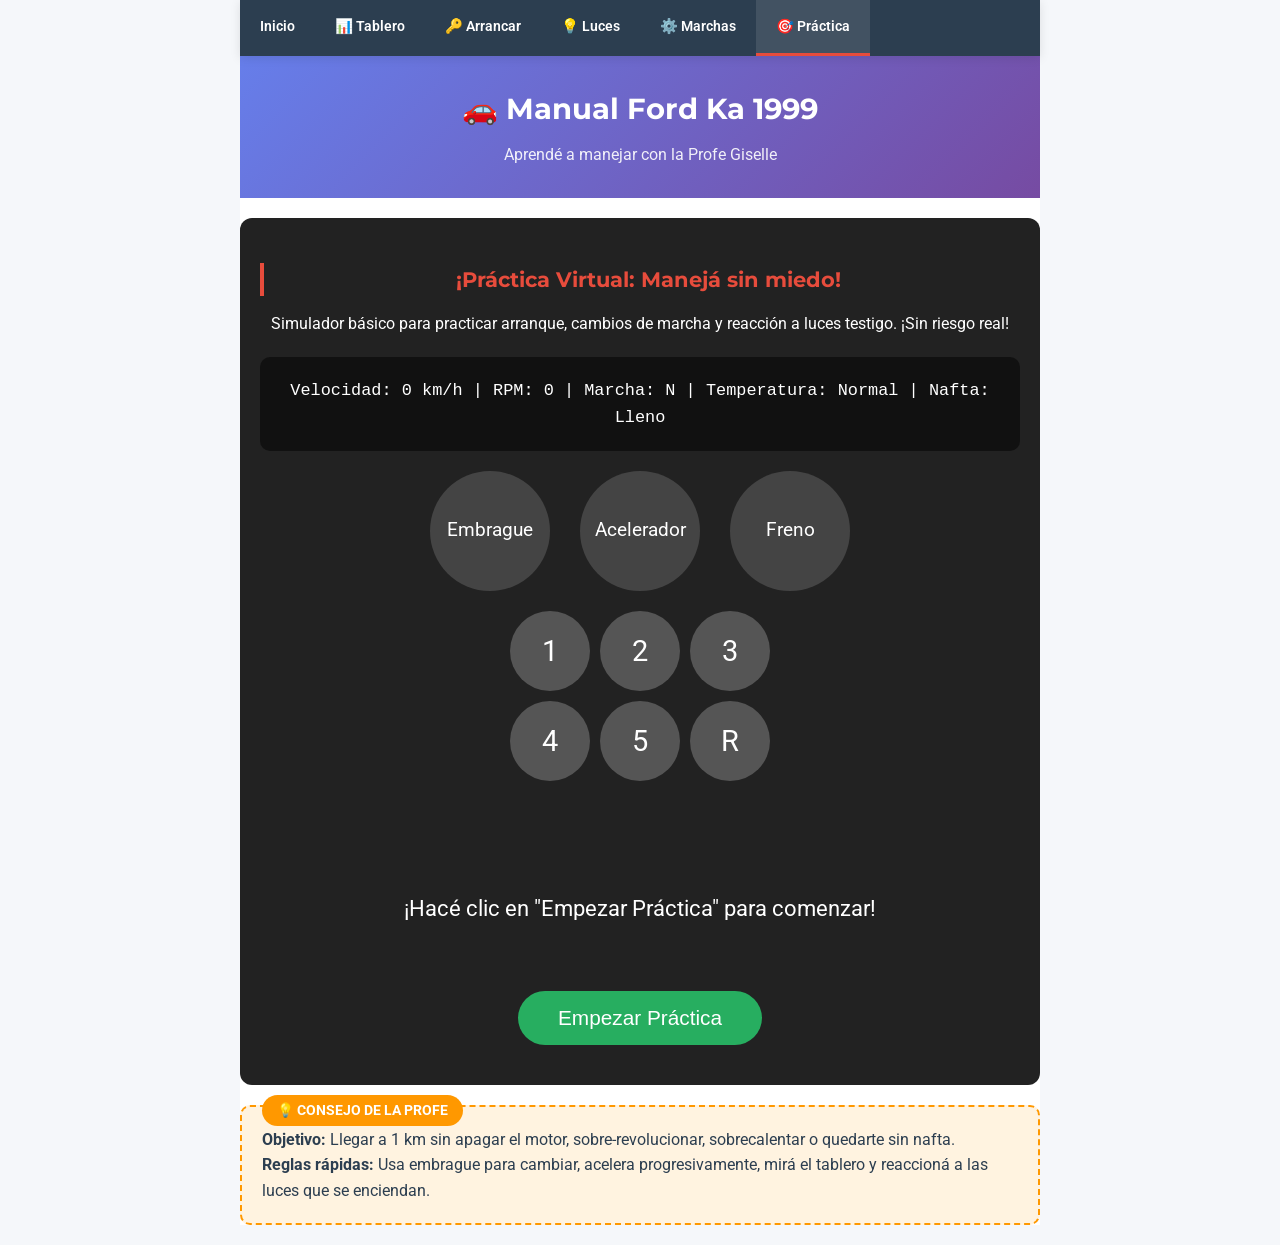
==== practica.html @ 246c546c "subí juego" ====
<!DOCTYPE html>
<html lang="es">
<head>
    <meta charset="UTF-8">
    <meta name="viewport" content="width=device-width, initial-scale=1.0">
    <title>Práctica Virtual - Manual Ford Ka 1999 | Profe Giselle</title>
    <link rel="stylesheet" href="css/styles.css">
    <style>
        /* Estilos específicos del juego */
        #game-container {
            max-width: 900px;
            margin: 20px auto;
            background: #222;
            color: white;
            padding: 20px;
            border-radius: 12px;
            text-align: center;
        }
        #dashboard {
            background: #111;
            padding: 20px;
            border-radius: 10px;
            margin: 20px 0;
            font-family: monospace;
            font-size: 1.3em;
        }
        #controls {
            display: flex;
            justify-content: center;
            gap: 30px;
            margin: 20px 0;
        }
        .pedal {
            width: 120px;
            height: 120px;
            background: #444;
            border-radius: 50%;
            display: flex;
            align-items: center;
            justify-content: center;
            font-size: 1.2em;
            cursor: pointer;
            user-select: none;
        }
        .pedal:active { transform: scale(0.95); background: #666; }
        #gear-shifter {
            display: grid;
            grid-template-columns: repeat(3, 80px);
            grid-template-rows: repeat(3, 80px);
            gap: 10px;
            margin: 20px auto;
            width: fit-content;
        }
        .gear-btn {
            width: 80px;
            height: 80px;
            border-radius: 50%;
            background: #555;
            color: white;
            font-size: 1.8em;
            display: flex;
            align-items: center;
            justify-content: center;
            cursor: pointer;
        }
        .gear-btn.active { background: #e74c3c; }
        #status {
            font-size: 1.4em;
            margin: 20px 0;
            min-height: 60px;
        }
        #start-btn {
            padding: 15px 40px;
            font-size: 1.3em;
            background: #27ae60;
            color: white;
            border: none;
            border-radius: 30px;
            cursor: pointer;
            margin: 20px;
        }
    </style>
</head>
<body>
    <div class="container">
        <nav class="nav-tabs">
            <a href="index.html" class="nav-tab">Inicio</a>
            <a href="tablero.html" class="nav-tab">📊 Tablero</a>
            <a href="arrancar.html" class="nav-tab">🔑 Arrancar</a>
            <a href="luces.html" class="nav-tab">💡 Luces</a>
            <a href="marchas.html" class="nav-tab">⚙️ Marchas</a>
            <a href="practica.html" class="nav-tab active">🎯 Práctica</a>
        </nav>

        <div class="header">
            <h1>🚗 Manual Ford Ka 1999</h1>
            <div class="subtitle">Aprendé a manejar con la Profe Giselle</div>
        </div>

        <div id="game-container">
            <h2>¡Práctica Virtual: Manejá sin miedo!</h2>
            <p>Simulador básico para practicar arranque, cambios de marcha y reacción a luces testigo. ¡Sin riesgo real!</p>

            <div id="dashboard">
                Velocidad: <span id="speed">0</span> km/h  
                | RPM: <span id="rpm">0</span>  
                | Marcha: <span id="gear">N</span>  
                | Temperatura: <span id="temp">Normal</span>  
                | Nafta: <span id="fuel">Lleno</span>
            </div>

            <div id="controls">
                <div class="pedal" id="clutch">Embrague</div>
                <div class="pedal" id="accelerator">Acelerador</div>
                <div class="pedal" id="brake">Freno</div>
            </div>

            <div id="gear-shifter">
                <div class="gear-btn" data-gear="1">1</div>
                <div class="gear-btn" data-gear="2">2</div>
                <div class="gear-btn" data-gear="3">3</div>
                <div class="gear-btn" data-gear="4">4</div>
                <div class="gear-btn" data-gear="5">5</div>
                <div class="gear-btn" data-gear="R">R</div>
            </div>

            <div id="status">
                ¡Hacé clic en "Empezar Práctica" para comenzar!
            </div>

            <button id="start-btn">Empezar Práctica</button>
        </div>

        <div class="tip-box">
            <strong>Objetivo:</strong> Llegar a 1 km sin apagar el motor, sobre-revolucionar, sobrecalentar o quedarte sin nafta.<br>
            <strong>Reglas rápidas:</strong> Usa embrague para cambiar, acelera progresivamente, mirá el tablero y reaccioná a las luces que se enciendan.
        </div>
    </div>

    <script src="js/script.js"></script>
    <script>
        // JavaScript del juego (agregalo al final o en js/script.js)
        let speed = 0;
        let rpm = 0;
        let gear = 'N';
        let clutchPressed = false;
        let acceleratorPressed = false;
        let distance = 0;
        let gameRunning = false;
        let interval;

        const speedEl = document.getElementById('speed');
        const rpmEl = document.getElementById('rpm');
        const gearEl = document.getElementById('gear');
        const tempEl = document.getElementById('temp');
        const fuelEl = document.getElementById('fuel');
        const statusEl = document.getElementById('status');
        const startBtn = document.getElementById('start-btn');

        // Controles
        document.getElementById('clutch').addEventListener('mousedown', () => clutchPressed = true);
        document.getElementById('clutch').addEventListener('mouseup', () => clutchPressed = false);
        document.getElementById('accelerator').addEventListener('mousedown', () => acceleratorPressed = true);
        document.getElementById('accelerator').addEventListener('mouseup', () => acceleratorPressed = false);

        // Cambios de marcha
        document.querySelectorAll('.gear-btn').forEach(btn => {
            btn.addEventListener('click', () => {
                if (clutchPressed) {
                    gear = btn.dataset.gear;
                    gearEl.textContent = gear;
                    statusEl.textContent = `Marcha puesta: ${gear}`;
                } else {
                    statusEl.textContent = '¡Pisá el embrague para cambiar!';
                }
            });
        });

        startBtn.addEventListener('click', () => {
            if (!gameRunning) {
                gameRunning = true;
                startBtn.textContent = 'Reiniciar';
                statusEl.textContent = '¡Arrancaste! Acelerá suave y cambiá marchas.';
                interval = setInterval(updateGame, 200);
            } else {
                resetGame();
            }
        });

        function updateGame() {
            if (!gameRunning) return;

            // Simulación física básica
            if (clutchPressed && gear !== 'N' && acceleratorPressed) {
                rpm += 300;
            } else if (acceleratorPressed && gear !== 'N') {
                rpm += 150;
                speed += 2;
                distance += 0.02;
            } else {
                rpm -= 100;
                speed -= 1;
            }

            rpm = Math.max(800, Math.min(rpm, 6000));
            speed = Math.max(0, speed);

            speedEl.textContent = Math.round(speed);
            rpmEl.textContent = Math.round(rpm);
            gearEl.textContent = gear;

            // Eventos aleatorios (luces testigo)
            if (Math.random() < 0.01) {
                statusEl.textContent = '¡Luz de reserva encendida! Buscá nafta pronto.';
            }
            if (rpm > 5000) {
                statusEl.textContent = '¡RPM muy altas! Cambiá a marcha superior o vas a dañar el motor.';
            }
            if (distance >= 1) {
                clearInterval(interval);
                statusEl.textContent = '¡Llegaste a 1 km sin errores! Aprobado por la Profe 🎉';
                gameRunning = false;
            }
        }

        function resetGame() {
            speed = 0;
            rpm = 0;
            gear = 'N';
            distance = 0;
            gameRunning = false;
            clearInterval(interval);
            speedEl.textContent = 0;
            rpmEl.textContent = 0;
            gearEl.textContent = 'N';
            statusEl.textContent = '¡Hacé clic en "Empezar Práctica" para comenzar!';
            startBtn.textContent = 'Empezar Práctica';
        }
    </script>
</body>
</html>
---- css/styles.css ----
@import url('https://fonts.googleapis.com/css2?family=Montserrat:wght@400;600;700&family=Roboto:wght@300;400;500;700&display=swap');
       
        * { margin: 0; padding: 0; box-sizing: border-box; }
       
        body {
            font-family: 'Roboto', sans-serif;
            line-height: 1.6;
            color: #2c3e50;
            background: #f5f7fa;
        }
       
        .container {
            max-width: 800px;
            margin: 0 auto;
            background: white;
            min-height: 100vh;
        }
       
        .nav-tabs {
            display: flex;
            overflow-x: auto;
            background: #2c3e50;
            position: sticky;
            top: 0;
            z-index: 1000;
            box-shadow: 0 2px 10px rgba(0,0,0,0.1);
        }
       
        .nav-tab {
            flex: 0 0 auto;
            padding: 15px 20px;
            color: white;
            text-decoration: none;
            font-weight: 600;
            font-size: 0.9em;
            border-bottom: 3px solid transparent;
            transition: all 0.3s;
            white-space: nowrap;
        }
       
        .nav-tab.active {
            border-bottom-color: #e74c3c;
            background: rgba(255,255,255,0.1);
        }
       
        .nav-tab:hover { background: rgba(255,255,255,0.1); }
       
        .header {
            background: linear-gradient(135deg, #667eea 0%, #764ba2 100%);
            color: white;
            padding: 30px 20px;
            text-align: center;
        }
       
        .header h1 {
            font-family: 'Montserrat', sans-serif;
            font-size: 1.8em;
            margin-bottom: 10px;
        }
       
        .header .subtitle { opacity: 0.9; font-size: 1em; }
       
        .section { display: none; padding: 20px; animation: fadeIn 0.5s; }
        .section.active { display: block; }
       
        @keyframes fadeIn {
            from { opacity: 0; transform: translateY(10px); }
            to { opacity: 1; transform: translateY(0); }
        }
       
        .chapter-title {
            background: linear-gradient(135deg, #667eea 0%, #764ba2 100%);
            color: white;
            padding: 20px;
            margin: -20px -20px 20px -20px;
            font-family: 'Montserrat', sans-serif;
            font-size: 1.3em;
            display: flex;
            align-items: center;
            gap: 15px;
        }
       
        .chapter-number {
            background: rgba(255,255,255,0.2);
            width: 40px;
            height: 40px;
            border-radius: 50%;
            display: flex;
            align-items: center;
            justify-content: center;
            font-weight: bold;
            font-size: 1.1em;
            flex-shrink: 0;
        }
       
        h2 {
            color: #e74c3c;
            font-family: 'Montserrat', sans-serif;
            margin: 25px 0 15px;
            font-size: 1.3em;
            border-left: 4px solid #e74c3c;
            padding-left: 12px;
        }
       
        .intro-text {
            font-size: 1.05em;
            line-height: 1.8;
            color: #444;
            margin-bottom: 25px;
            text-align: justify;
        }
       
        .card {
            background: #f8f9fa;
            border-radius: 12px;
            padding: 20px;
            margin: 15px 0;
            border: 1px solid #e0e0e0;
        }
       
        .dashboard-img {
            width: 100%;
            max-width: 400px;
            margin: 0 auto 20px;
            display: block;
            border-radius: 10px;
            box-shadow: 0 4px 15px rgba(0,0,0,0.1);
        }
       
        .steps-container {
            counter-reset: step-counter;
            margin: 20px 0;
        }
       
        .step-item {
            position: relative;
            padding-left: 60px;
            margin-bottom: 25px;
            min-height: 50px;
        }
       
        .step-item::before {
            counter-increment: step-counter;
            content: counter(step-counter);
            position: absolute;
            left: 0;
            top: 0;
            width: 40px;
            height: 40px;
            background: #e74c3c;
            color: white;
            border-radius: 50%;
            display: flex;
            align-items: center;
            justify-content: center;
            font-weight: bold;
            font-size: 1.2em;
            font-family: 'Montserrat', sans-serif;
        }
       
        .step-title {
            font-weight: 700;
            color: #2c3e50;
            font-size: 1.1em;
            margin-bottom: 8px;
        }
       
        .step-content { color: #555; line-height: 1.7; }
       
        .step-detail {
            background: white;
            padding: 15px;
            border-radius: 8px;
            margin-top: 10px;
            border: 1px solid #e0e0e0;
            font-size: 0.95em;
        }
       
        .lights-grid {
            display: grid;
            grid-template-columns: 1fr;
            gap: 15px;
            margin: 20px 0;
        }
       
        @media (min-width: 600px) {
            .lights-grid { grid-template-columns: 1fr 1fr; }
        }
       
        .light-card {
            background: white;
            border-radius: 12px;
            padding: 20px;
            box-shadow: 0 2px 8px rgba(0,0,0,0.1);
            cursor: pointer;
            transition: transform 0.2s, box-shadow 0.2s;
            border-left: 4px solid #ddd;
        }
       
        .light-card:hover {
            transform: translateY(-2px);
            box-shadow: 0 4px 12px rgba(0,0,0,0.15);
        }
       
        .light-card.active { border-left-width: 6px; }
        .light-card.red { border-left-color: #e74c3c; }
        .light-card.yellow { border-left-color: #f1c40f; }
        .light-card.green { border-left-color: #27ae60; }
        .light-card.blue { border-left-color: #3498db; }
       
        .light-header {
            display: flex;
            align-items: center;
            gap: 12px;
            margin-bottom: 10px;
        }
       
        .light-title {
            font-weight: 700;
            color: #2c3e50;
            font-size: 1.1em;
        }
       
        .light-type {
            font-size: 0.8em;
            padding: 3px 8px;
            border-radius: 12px;
            font-weight: 600;
            text-transform: uppercase;
        }
       
        .type-red { background: #ffebee; color: #c62828; }
        .type-yellow { background: #fff3e0; color: #ef6c00; }
        .type-green { background: #e8f5e9; color: #2e7d32; }
        .type-blue { background: #e3f2fd; color: #1565c0; }
       
        .light-details {
            display: none;
            margin-top: 15px;
            padding-top: 15px;
            border-top: 1px solid #eee;
        }
       
        .light-details.show { display: block; }
       
        .shifter-container {
            background: #2c3e50;
            border-radius: 15px;
            padding: 30px 20px;
            margin: 20px 0;
            text-align: center;
            position: relative;
        }
       
        .shifter-image {
            width: 100%;
            max-width: 300px;
            margin: 0 auto 20px;
            display: block;
            border-radius: 10px;
            box-shadow: 0 4px 15px rgba(0,0,0,0.3);
        }
       
        .gear-pattern {
            display: inline-grid;
            grid-template-columns: repeat(3, 60px);
            grid-template-rows: repeat(3, 60px);
            gap: 10px;
            margin: 20px auto;
        }
       
        .gear-slot {
            width: 60px;
            height: 60px;
            border-radius: 50%;
            display: flex;
            align-items: center;
            justify-content: center;
            font-weight: bold;
            font-size: 1.3em;
            cursor: pointer;
            transition: all 0.3s;
            border: 3px solid transparent;
        }
       
        .gear-slot:hover { transform: scale(1.1); }
        .gear-slot.active {
            border-color: #fff;
            box-shadow: 0 0 20px rgba(255,255,255,0.5);
        }
       
        .gear-1 { background: #e74c3c; color: white; grid-column: 2; grid-row: 1; }
        .gear-2 { background: #f1c40f; color: #2c3e50; grid-column: 1; grid-row: 2; }
        .gear-3 { background: #3498db; color: white; grid-column: 2; grid-row: 2; }
        .gear-4 { background: #27ae60; color: white; grid-column: 1; grid-row: 3; }
        .gear-5 { background: #9b59b6; color: white; grid-column: 2; grid-row: 3; }
        .gear-r { background: #95a5a6; color: white; grid-column: 3; grid-row: 3; font-size: 1.1em; }
       
        .gear-info {
            background: rgba(255,255,255,0.1);
            color: white;
            padding: 20px;
            border-radius: 10px;
            margin-top: 20px;
            min-height: 220px;
            text-align: left;
        }
       
        .tip-box {
            background: #fff3e0;
            border: 2px dashed #ff9800;
            padding: 20px;
            border-radius: 10px;
            margin: 20px 0;
            position: relative;
        }
       
        .tip-box::before {
            content: "💡 CONSEJO DE LA PROFE";
            position: absolute;
            top: -12px;
            left: 20px;
            background: #ff9800;
            color: white;
            padding: 5px 15px;
            border-radius: 20px;
            font-weight: bold;
            font-size: 0.85em;
        }
       
        .warning-box {
            background: #ffebee;
            border-left: 4px solid #e74c3c;
            padding: 20px;
            margin: 20px 0;
            border-radius: 0 10px 10px 0;
        }
       
        .footer {
            text-align: center;
            padding: 20px;
            background: #2c3e50;
            color: white;
            font-style: italic;
            font-weight: 600;
            margin-top: 30px;
        }
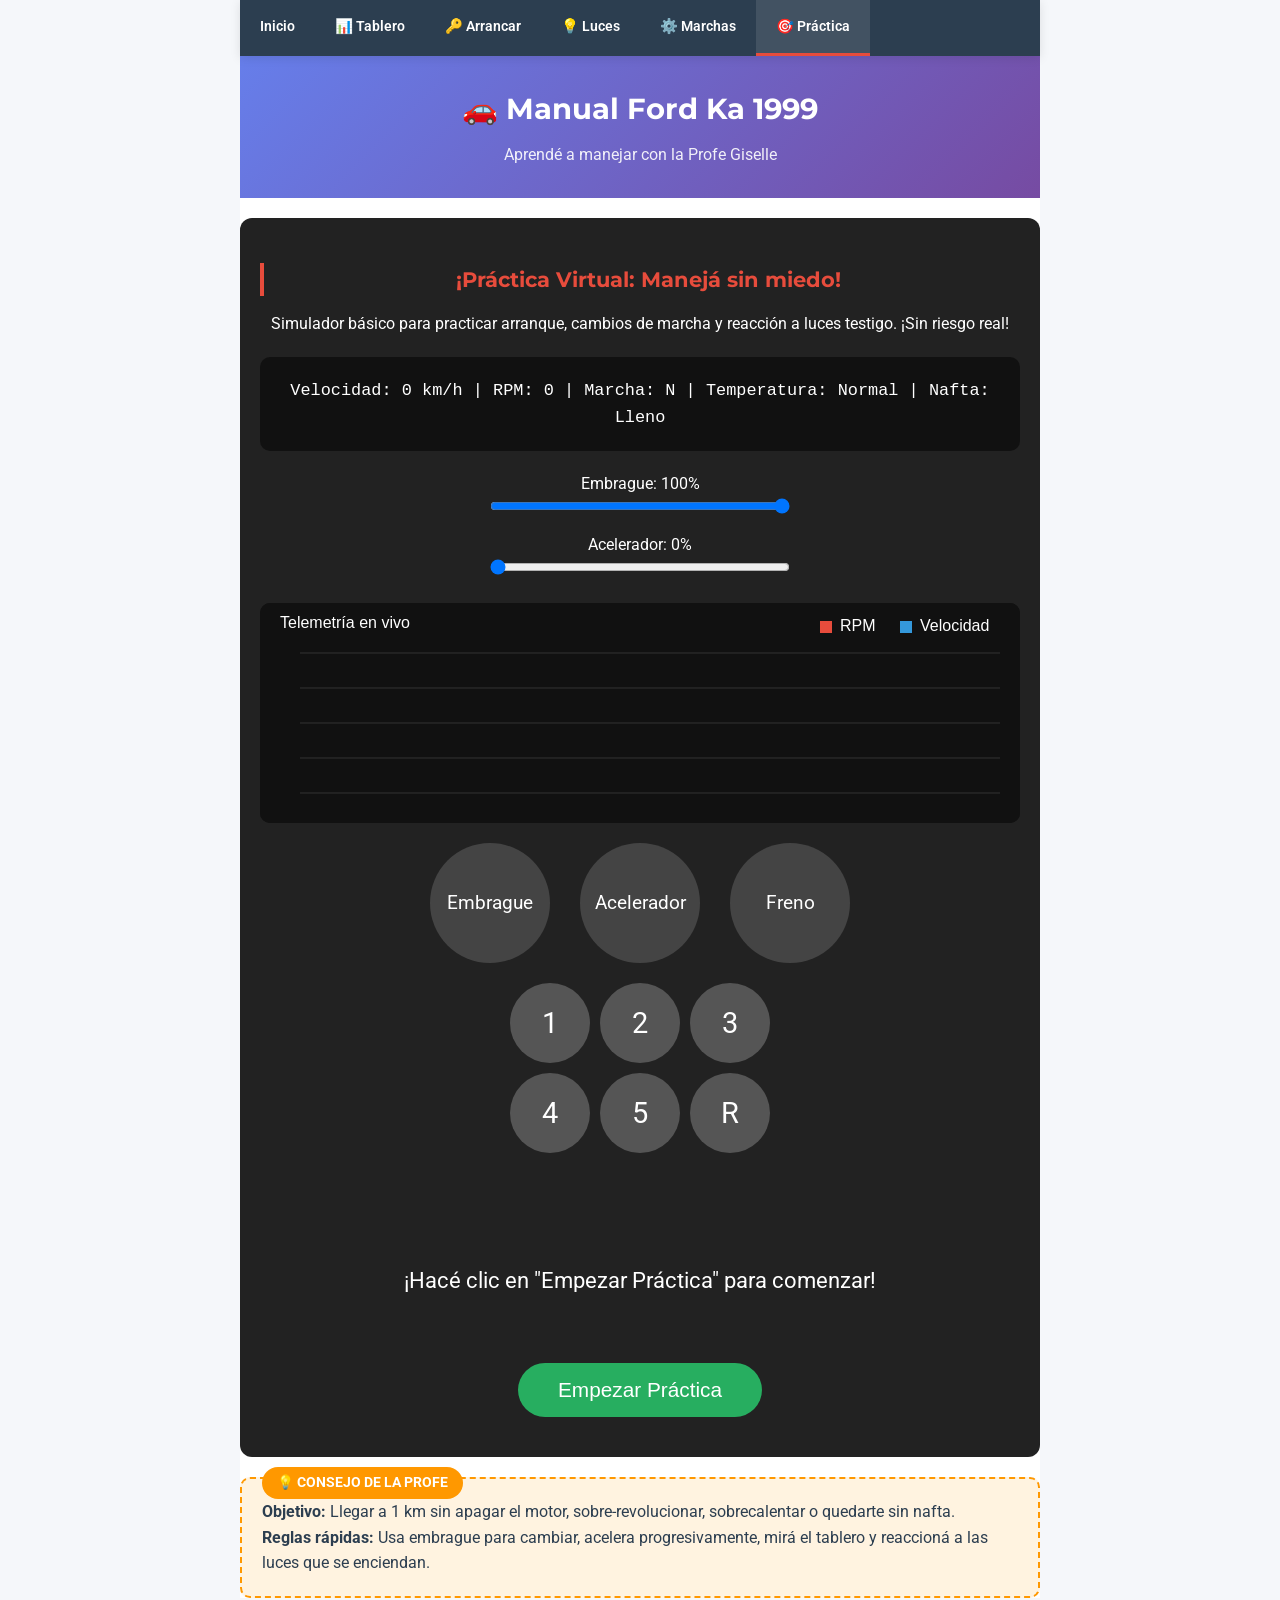
==== commit 1237db73: "cambio en el juego" ====
--- a/practica.html
+++ b/practica.html
@@ -108,6 +108,19 @@
                 | Temperatura: <span id="temp">Normal</span>  
                 | Nafta: <span id="fuel">Lleno</span>
             </div>
+            <div style="margin: 20px 0;">
+    <div style="margin-bottom:10px;">
+        <label>Embrague: <span id="clutch-value">100</span>%</label><br>
+        <input type="range" id="clutch-slider" min="0" max="100" value="100" style="width:300px;">
+    </div>
+
+    <div style="margin-bottom:10px;">
+        <label>Acelerador: <span id="throttle-value">0</span>%</label><br>
+        <input type="range" id="throttle-slider" min="0" max="100" value="0" style="width:300px;">
+    </div>
+</div>
+
+<canvas id="telemetryChart" width="760" height="220" style="background:#111;border-radius:10px;margin:20px auto;display:block;"></canvas>
 
             <div id="controls">
                 <div class="pedal" id="clutch">Embrague</div>
@@ -139,103 +152,355 @@
 
     <script src="js/script.js"></script>
     <script>
-        // JavaScript del juego (agregalo al final o en js/script.js)
-        let speed = 0;
-        let rpm = 0;
-        let gear = 'N';
-        let clutchPressed = false;
-        let acceleratorPressed = false;
-        let distance = 0;
-        let gameRunning = false;
-        let interval;
-
-        const speedEl = document.getElementById('speed');
-        const rpmEl = document.getElementById('rpm');
-        const gearEl = document.getElementById('gear');
-        const tempEl = document.getElementById('temp');
-        const fuelEl = document.getElementById('fuel');
-        const statusEl = document.getElementById('status');
-        const startBtn = document.getElementById('start-btn');
-
-        // Controles
-        document.getElementById('clutch').addEventListener('mousedown', () => clutchPressed = true);
-        document.getElementById('clutch').addEventListener('mouseup', () => clutchPressed = false);
-        document.getElementById('accelerator').addEventListener('mousedown', () => acceleratorPressed = true);
-        document.getElementById('accelerator').addEventListener('mouseup', () => acceleratorPressed = false);
-
-        // Cambios de marcha
-        document.querySelectorAll('.gear-btn').forEach(btn => {
-            btn.addEventListener('click', () => {
-                if (clutchPressed) {
-                    gear = btn.dataset.gear;
-                    gearEl.textContent = gear;
-                    statusEl.textContent = `Marcha puesta: ${gear}`;
-                } else {
-                    statusEl.textContent = '¡Pisá el embrague para cambiar!';
-                }
-            });
-        });
-
-        startBtn.addEventListener('click', () => {
-            if (!gameRunning) {
-                gameRunning = true;
-                startBtn.textContent = 'Reiniciar';
-                statusEl.textContent = '¡Arrancaste! Acelerá suave y cambiá marchas.';
-                interval = setInterval(updateGame, 200);
-            } else {
-                resetGame();
+let speed = 0;
+let rpm = 900;
+let gear = 'N';
+let distance = 0;
+let gameRunning = false;
+let engineOn = false;
+let interval;
+
+// Controles analógicos
+let clutch = 1;   // 1 = pisado a fondo, 0 = suelto
+let throttle = 0; // 0 a 1
+let brake = 0;    // reservado por si querés mejorarlo
+
+const gearRatios = {
+    '1': 3.6,
+    '2': 2.1,
+    '3': 1.4,
+    '4': 1.0,
+    '5': 0.8,
+    'R': 3.5,
+    'N': 0
+};
+
+const speedEl = document.getElementById('speed');
+const rpmEl = document.getElementById('rpm');
+const gearEl = document.getElementById('gear');
+const tempEl = document.getElementById('temp');
+const fuelEl = document.getElementById('fuel');
+const statusEl = document.getElementById('status');
+const startBtn = document.getElementById('start-btn');
+
+const clutchSlider = document.getElementById('clutch-slider');
+const throttleSlider = document.getElementById('throttle-slider');
+const clutchValue = document.getElementById('clutch-value');
+const throttleValue = document.getElementById('throttle-value');
+
+// Mini gráfico
+const canvas = document.getElementById('telemetryChart');
+const ctx = canvas.getContext('2d');
+const rpmHistory = [];
+const speedHistory = [];
+const maxHistory = 100;
+
+// Temperatura / combustible
+let temperature = 90;
+let fuel = 100;
+
+// Eventos sliders
+clutchSlider.addEventListener('input', (e) => {
+    clutch = Number(e.target.value) / 100;
+    clutchValue.textContent = e.target.value;
+});
+
+throttleSlider.addEventListener('input', (e) => {
+    throttle = Number(e.target.value) / 100;
+    throttleValue.textContent = e.target.value;
+});
+
+// Cambios de marcha
+document.querySelectorAll('.gear-btn').forEach(btn => {
+    btn.addEventListener('click', () => {
+        // Para cambiar, el embrague debe estar bastante pisado
+        if (clutch > 0.7) {
+            document.querySelectorAll('.gear-btn').forEach(b => b.classList.remove('active'));
+            btn.classList.add('active');
+
+            gear = btn.dataset.gear;
+            gearEl.textContent = gear;
+            statusEl.textContent = `Marcha puesta: ${gear}`;
+        } else {
+            statusEl.textContent = 'Pisá más el embrague para cambiar de marcha.';
+        }
+    });
+});
+
+startBtn.addEventListener('click', () => {
+    if (!gameRunning) {
+        startGame();
+    } else {
+        resetGame();
+    }
+});
+
+function startGame() {
+    gameRunning = true;
+    engineOn = true;
+    rpm = 900;
+    startBtn.textContent = 'Reiniciar';
+    statusEl.textContent = 'Motor encendido. Poné primera, acelerá un poco y soltá el embrague suave.';
+    interval = setInterval(updateGame, 100);
+}
+
+function updateGame() {
+    if (!gameRunning) return;
+
+    const ratio = gearRatios[gear];
+    const inGear = gear !== 'N';
+
+    // Zona de fricción del embrague:
+    // clutch=1 pisado, clutch=0 suelto
+    // engagement = cuánto transmite fuerza
+    let engagement = 1 - clutch;
+
+    // Hacemos que el “punto de fricción” sea entre 0.25 y 0.55 aprox
+    let bitePoint = 0;
+    if (engagement < 0.25) {
+        bitePoint = 0;
+    } else if (engagement <= 0.55) {
+        bitePoint = (engagement - 0.25) / 0.30;
+    } else {
+        bitePoint = 1;
+    }
+
+    // RPM objetivo del motor por acelerador
+    const idleRpm = 900;
+    const throttleRpmTarget = idleRpm + throttle * 3500;
+
+    // RPM "pedidas" por la transmisión según velocidad y marcha
+    let wheelDrivenRpm = idleRpm;
+    if (inGear && speed > 0) {
+        wheelDrivenRpm = 800 + speed * 90 * ratio;
+    }
+
+    if (!engineOn) {
+        rpm = 0;
+        speed *= 0.985;
+
+        if (speed < 1) speed = 0;
+
+        speedEl.textContent = Math.round(speed);
+        rpmEl.textContent = 0;
+        drawTelemetry();
+
+        return;
+    }
+
+    // Comportamiento del motor
+    if (inGear) {
+        // Mezcla entre RPM por acelerador y RPM por ruedas
+        const loadBlend = bitePoint;
+        const targetRpm = throttleRpmTarget * (1 - loadBlend) + wheelDrivenRpm * loadBlend;
+
+        // Inercia del motor
+        rpm += (targetRpm - rpm) * 0.12;
+
+        // Si está en primera y soltás embrague sin acelerar, se apaga
+        const badLaunch =
+            speed < 3 &&
+            gear === '1' &&
+            bitePoint > 0.55 &&
+            throttle < 0.12 &&
+            rpm < 950;
+
+        if (badLaunch) {
+            engineOn = false;
+            rpm = 0;
+            statusEl.textContent = 'Se apagó el motor 😅. Te faltó acelerar o soltaste muy rápido el embrague.';
+        }
+
+        // Fuerza motriz
+        if (engineOn) {
+            let driveForce = throttle * bitePoint * (4.8 / ratio);
+
+            // Resistencias
+            let drag = 0.03 * speed + 0.01 * speed * speed / 10;
+
+            // Si la marcha es muy alta para baja velocidad, cuesta
+            if ((gear === '3' || gear === '4' || gear === '5') && speed < 10) {
+                driveForce *= 0.4;
             }
-        });
-
-        function updateGame() {
-            if (!gameRunning) return;
-
-            // Simulación física básica
-            if (clutchPressed && gear !== 'N' && acceleratorPressed) {
-                rpm += 300;
-            } else if (acceleratorPressed && gear !== 'N') {
-                rpm += 150;
-                speed += 2;
-                distance += 0.02;
-            } else {
-                rpm -= 100;
-                speed -= 1;
+
+            // Movimiento
+            speed += driveForce - drag;
+
+            // Frenado motor si soltás acelerador con marcha puesta y embrague acoplado
+            if (throttle < 0.05 && bitePoint > 0.8 && speed > 0) {
+                speed -= 0.15 * ratio;
             }
-
-            rpm = Math.max(800, Math.min(rpm, 6000));
-            speed = Math.max(0, speed);
-
-            speedEl.textContent = Math.round(speed);
-            rpmEl.textContent = Math.round(rpm);
-            gearEl.textContent = gear;
-
-            // Eventos aleatorios (luces testigo)
-            if (Math.random() < 0.01) {
-                statusEl.textContent = '¡Luz de reserva encendida! Buscá nafta pronto.';
-            }
-            if (rpm > 5000) {
-                statusEl.textContent = '¡RPM muy altas! Cambiá a marcha superior o vas a dañar el motor.';
-            }
-            if (distance >= 1) {
-                clearInterval(interval);
-                statusEl.textContent = '¡Llegaste a 1 km sin errores! Aprobado por la Profe 🎉';
-                gameRunning = false;
-            }
-        }
-
-        function resetGame() {
-            speed = 0;
-            rpm = 0;
-            gear = 'N';
-            distance = 0;
-            gameRunning = false;
-            clearInterval(interval);
-            speedEl.textContent = 0;
-            rpmEl.textContent = 0;
-            gearEl.textContent = 'N';
-            statusEl.textContent = '¡Hacé clic en "Empezar Práctica" para comenzar!';
-            startBtn.textContent = 'Empezar Práctica';
-        }
-    </script>
+        }
+    } else {
+        // En neutral, motor libre
+        const targetRpm = throttleRpmTarget;
+        rpm += (targetRpm - rpm) * 0.15;
+
+        // El auto rueda y pierde velocidad
+        speed -= 0.12 + speed * 0.01;
+    }
+
+    // Límites
+    rpm = Math.max(0, Math.min(rpm, 6500));
+    speed = Math.max(0, Math.min(speed, 140));
+
+    // Distancia
+    distance += speed / 36000; // aproximación por tick de 100ms
+
+    // Combustible
+    fuel -= 0.003 + throttle * 0.01;
+    fuel = Math.max(0, fuel);
+
+    // Temperatura
+    if (rpm > 4500) {
+        temperature += 0.08;
+    } else {
+        temperature -= 0.03;
+    }
+    temperature = Math.max(70, Math.min(temperature, 130));
+
+    // Alertas
+    if (rpm > 5500) {
+        statusEl.textContent = '¡Estás pasando mucho de vueltas! Cambiá a una marcha superior.';
+    } else if (fuel < 15) {
+        statusEl.textContent = 'Reserva de combustible encendida.';
+    } else if (temperature > 110) {
+        statusEl.textContent = 'Temperatura alta. Bajá exigencia al motor.';
+    } else if (engineOn && speed === 0 && gear === '1' && bitePoint > 0.3 && throttle > 0.08) {
+        statusEl.textContent = 'Bien, estás saliendo en primera. Soltá el embrague suave.';
+    }
+
+    if (fuel <= 0) {
+        fuel = 0;
+        engineOn = false;
+        rpm = 0;
+        statusEl.textContent = 'Te quedaste sin nafta.';
+    }
+
+    if (distance >= 1) {
+        clearInterval(interval);
+        statusEl.textContent = '¡Llegaste a 1 km sin errores! Aprobado por la Profe 🎉';
+        gameRunning = false;
+    }
+
+    updateDashboard();
+    drawTelemetry();
+}
+
+function updateDashboard() {
+    speedEl.textContent = Math.round(speed);
+    rpmEl.textContent = Math.round(rpm);
+    gearEl.textContent = gear;
+    tempEl.textContent =
+        temperature < 100 ? 'Normal' :
+        temperature < 110 ? 'Alta' : 'Peligro';
+
+    fuelEl.textContent =
+        fuel > 60 ? 'Lleno' :
+        fuel > 30 ? 'Medio' :
+        fuel > 10 ? 'Bajo' : 'Reserva';
+}
+
+function drawTelemetry() {
+    rpmHistory.push(rpm);
+    speedHistory.push(speed);
+
+    if (rpmHistory.length > maxHistory) rpmHistory.shift();
+    if (speedHistory.length > maxHistory) speedHistory.shift();
+
+    ctx.clearRect(0, 0, canvas.width, canvas.height);
+
+    // Fondo
+    ctx.fillStyle = '#111';
+    ctx.fillRect(0, 0, canvas.width, canvas.height);
+
+    // Título
+    ctx.fillStyle = '#fff';
+    ctx.font = '16px Arial';
+    ctx.fillText('Telemetría en vivo', 20, 25);
+
+    // Ejes guía
+    ctx.strokeStyle = '#333';
+    ctx.lineWidth = 1;
+    for (let i = 0; i < 5; i++) {
+        const y = 50 + i * 35;
+        ctx.beginPath();
+        ctx.moveTo(40, y);
+        ctx.lineTo(740, y);
+        ctx.stroke();
+    }
+
+    // RPM
+    ctx.strokeStyle = '#e74c3c';
+    ctx.lineWidth = 2;
+    ctx.beginPath();
+    rpmHistory.forEach((val, i) => {
+        const x = 40 + (i * 700 / maxHistory);
+        const y = 190 - (val / 6500) * 120;
+        if (i === 0) ctx.moveTo(x, y);
+        else ctx.lineTo(x, y);
+    });
+    ctx.stroke();
+
+    // Velocidad
+    ctx.strokeStyle = '#3498db';
+    ctx.lineWidth = 2;
+    ctx.beginPath();
+    speedHistory.forEach((val, i) => {
+        const x = 40 + (i * 700 / maxHistory);
+        const y = 190 - (val / 140) * 120;
+        if (i === 0) ctx.moveTo(x, y);
+        else ctx.lineTo(x, y);
+    });
+    ctx.stroke();
+
+    // Leyenda
+    ctx.fillStyle = '#e74c3c';
+    ctx.fillRect(560, 18, 12, 12);
+    ctx.fillStyle = '#fff';
+    ctx.fillText('RPM', 580, 28);
+
+    ctx.fillStyle = '#3498db';
+    ctx.fillRect(640, 18, 12, 12);
+    ctx.fillStyle = '#fff';
+    ctx.fillText('Velocidad', 660, 28);
+}
+
+function resetGame() {
+    speed = 0;
+    rpm = 900;
+    gear = 'N';
+    distance = 0;
+    gameRunning = false;
+    engineOn = false;
+    fuel = 100;
+    temperature = 90;
+
+    clearInterval(interval);
+
+    document.querySelectorAll('.gear-btn').forEach(b => b.classList.remove('active'));
+
+    clutch = 1;
+    throttle = 0;
+    clutchSlider.value = 100;
+    throttleSlider.value = 0;
+    clutchValue.textContent = 100;
+    throttleValue.textContent = 0;
+
+    speedEl.textContent = 0;
+    rpmEl.textContent = 0;
+    gearEl.textContent = 'N';
+    tempEl.textContent = 'Normal';
+    fuelEl.textContent = 'Lleno';
+    statusEl.textContent = '¡Hacé clic en "Empezar Práctica" para comenzar!';
+    startBtn.textContent = 'Empezar Práctica';
+
+    rpmHistory.length = 0;
+    speedHistory.length = 0;
+    drawTelemetry();
+}
+
+drawTelemetry();
+</script>
 </body>
 </html>
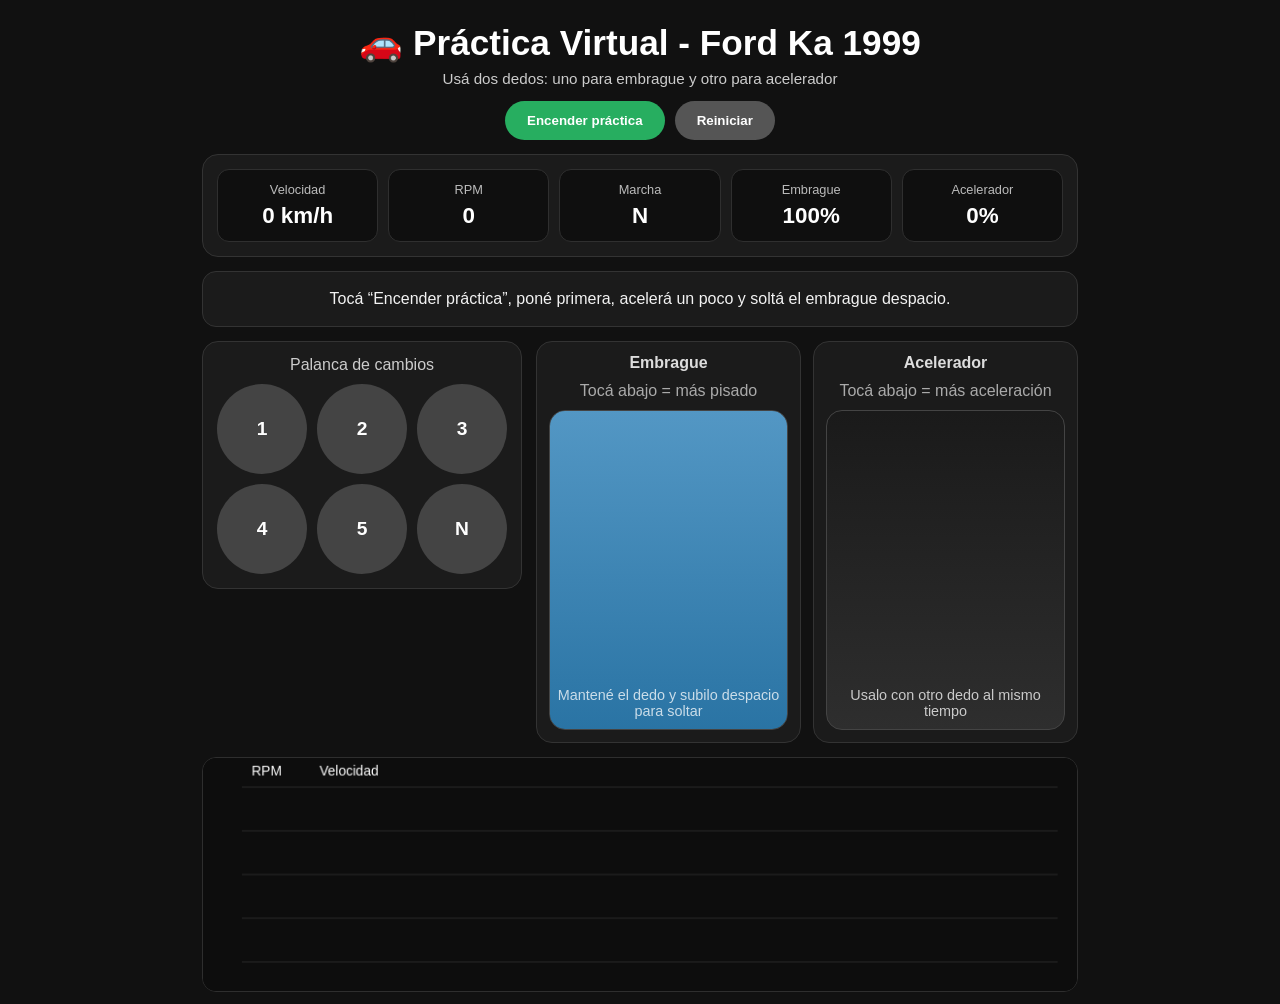
==== commit 9397dc67: "juego mas falopa que el anterior" ====
--- a/practica.html
+++ b/practica.html
@@ -1,506 +1,697 @@
 <!DOCTYPE html>
 <html lang="es">
 <head>
-    <meta charset="UTF-8">
-    <meta name="viewport" content="width=device-width, initial-scale=1.0">
-    <title>Práctica Virtual - Manual Ford Ka 1999 | Profe Giselle</title>
-    <link rel="stylesheet" href="css/styles.css">
-    <style>
-        /* Estilos específicos del juego */
-        #game-container {
-            max-width: 900px;
-            margin: 20px auto;
-            background: #222;
-            color: white;
-            padding: 20px;
-            border-radius: 12px;
-            text-align: center;
-        }
-        #dashboard {
-            background: #111;
-            padding: 20px;
-            border-radius: 10px;
-            margin: 20px 0;
-            font-family: monospace;
-            font-size: 1.3em;
-        }
-        #controls {
-            display: flex;
-            justify-content: center;
-            gap: 30px;
-            margin: 20px 0;
-        }
-        .pedal {
-            width: 120px;
-            height: 120px;
-            background: #444;
-            border-radius: 50%;
-            display: flex;
-            align-items: center;
-            justify-content: center;
-            font-size: 1.2em;
-            cursor: pointer;
-            user-select: none;
-        }
-        .pedal:active { transform: scale(0.95); background: #666; }
-        #gear-shifter {
-            display: grid;
-            grid-template-columns: repeat(3, 80px);
-            grid-template-rows: repeat(3, 80px);
-            gap: 10px;
-            margin: 20px auto;
-            width: fit-content;
-        }
-        .gear-btn {
-            width: 80px;
-            height: 80px;
-            border-radius: 50%;
-            background: #555;
-            color: white;
-            font-size: 1.8em;
-            display: flex;
-            align-items: center;
-            justify-content: center;
-            cursor: pointer;
-        }
-        .gear-btn.active { background: #e74c3c; }
-        #status {
-            font-size: 1.4em;
-            margin: 20px 0;
-            min-height: 60px;
-        }
-        #start-btn {
-            padding: 15px 40px;
-            font-size: 1.3em;
-            background: #27ae60;
-            color: white;
-            border: none;
-            border-radius: 30px;
-            cursor: pointer;
-            margin: 20px;
-        }
-    </style>
+  <meta charset="UTF-8" />
+  <meta name="viewport" content="width=device-width, initial-scale=1.0, maximum-scale=1.0, user-scalable=no" />
+  <title>Práctica Virtual - Ford Ka 1999</title>
+  <style>
+    * { box-sizing: border-box; }
+
+    body {
+      margin: 0;
+      font-family: Arial, sans-serif;
+      background: #111;
+      color: #fff;
+      overflow-x: hidden;
+    }
+
+    .app {
+      min-height: 100vh;
+      display: flex;
+      flex-direction: column;
+      gap: 14px;
+      padding: 12px;
+      max-width: 900px;
+      margin: 0 auto;
+    }
+
+    .header {
+      text-align: center;
+      padding: 10px 0 0;
+    }
+
+    .header h1 {
+      margin: 0;
+      font-size: clamp(1.4rem, 4vw, 2.2rem);
+    }
+
+    .header p {
+      margin: 6px 0 0;
+      color: #ccc;
+      font-size: 0.95rem;
+    }
+
+    .dashboard {
+      background: #1b1b1b;
+      border-radius: 16px;
+      padding: 14px;
+      display: grid;
+      grid-template-columns: repeat(2, 1fr);
+      gap: 10px;
+      border: 1px solid #333;
+    }
+
+    .dash-card {
+      background: #0f0f0f;
+      border-radius: 12px;
+      padding: 12px;
+      text-align: center;
+      border: 1px solid #2f2f2f;
+    }
+
+    .dash-label {
+      font-size: 0.8rem;
+      color: #bbb;
+      margin-bottom: 6px;
+    }
+
+    .dash-value {
+      font-size: 1.4rem;
+      font-weight: bold;
+    }
+
+    .status {
+      min-height: 56px;
+      background: #1b1b1b;
+      border: 1px solid #333;
+      border-radius: 14px;
+      padding: 12px;
+      text-align: center;
+      display: flex;
+      align-items: center;
+      justify-content: center;
+      color: #f3f3f3;
+    }
+
+    .middle-zone {
+      display: grid;
+      grid-template-columns: 1fr;
+      gap: 14px;
+    }
+
+    .gear-panel {
+      background: #1b1b1b;
+      border-radius: 16px;
+      padding: 14px;
+      border: 1px solid #333;
+    }
+
+    .gear-title {
+      text-align: center;
+      margin-bottom: 10px;
+      color: #ccc;
+    }
+
+    .gear-grid {
+      display: grid;
+      grid-template-columns: repeat(3, minmax(56px, 1fr));
+      gap: 10px;
+      max-width: 320px;
+      margin: 0 auto;
+    }
+
+    .gear-btn {
+      aspect-ratio: 1 / 1;
+      border-radius: 50%;
+      border: none;
+      background: #444;
+      color: #fff;
+      font-size: 1.2rem;
+      font-weight: bold;
+      cursor: pointer;
+      touch-action: manipulation;
+    }
+
+    .gear-btn.active {
+      background: #e74c3c;
+    }
+
+    .controls {
+      display: grid;
+      grid-template-columns: 1fr 1fr;
+      gap: 12px;
+      min-height: 320px;
+    }
+
+    .pedal-card {
+      background: #1b1b1b;
+      border-radius: 16px;
+      padding: 12px;
+      border: 1px solid #333;
+      display: flex;
+      flex-direction: column;
+      gap: 10px;
+    }
+
+    .pedal-label {
+      text-align: center;
+      font-weight: bold;
+      color: #ddd;
+    }
+
+    .pedal-value {
+      text-align: center;
+      font-size: 1rem;
+      color: #aaa;
+    }
+
+    .pedal-zone {
+      position: relative;
+      flex: 1;
+      min-height: 230px;
+      border-radius: 16px;
+      background: linear-gradient(to top, #2e2e2e, #1a1a1a);
+      border: 1px solid #444;
+      overflow: hidden;
+      touch-action: none;
+      user-select: none;
+      -webkit-user-select: none;
+    }
+
+    .pedal-fill {
+      position: absolute;
+      left: 0;
+      right: 0;
+      bottom: 0;
+      height: 0%;
+      background: linear-gradient(to top, #27ae60, #58d68d);
+      opacity: 0.85;
+      transition: height 0.03s linear;
+    }
+
+    .pedal-fill.clutch {
+      background: linear-gradient(to top, #2980b9, #5dade2);
+    }
+
+    .pedal-guide {
+      position: absolute;
+      inset: 0;
+      display: flex;
+      align-items: flex-end;
+      justify-content: center;
+      padding-bottom: 10px;
+      color: rgba(255,255,255,0.75);
+      font-size: 0.9rem;
+      text-align: center;
+      pointer-events: none;
+    }
+
+    .top-actions {
+      display: flex;
+      gap: 10px;
+      justify-content: center;
+      flex-wrap: wrap;
+    }
+
+    button.main-btn {
+      border: none;
+      border-radius: 999px;
+      padding: 12px 22px;
+      background: #27ae60;
+      color: white;
+      font-weight: bold;
+      cursor: pointer;
+      touch-action: manipulation;
+    }
+
+    button.secondary-btn {
+      border: none;
+      border-radius: 999px;
+      padding: 12px 22px;
+      background: #555;
+      color: white;
+      font-weight: bold;
+      cursor: pointer;
+      touch-action: manipulation;
+    }
+
+    canvas {
+      width: 100%;
+      max-width: 100%;
+      background: #0d0d0d;
+      border: 1px solid #2e2e2e;
+      border-radius: 14px;
+      display: block;
+    }
+
+    @media (min-width: 768px) {
+      .dashboard {
+        grid-template-columns: repeat(5, 1fr);
+      }
+
+      .middle-zone {
+        grid-template-columns: 320px 1fr;
+        align-items: start;
+      }
+
+      .controls {
+        min-height: 380px;
+      }
+
+      .pedal-zone {
+        min-height: 320px;
+      }
+    }
+  </style>
 </head>
 <body>
-    <div class="container">
-        <nav class="nav-tabs">
-            <a href="index.html" class="nav-tab">Inicio</a>
-            <a href="tablero.html" class="nav-tab">📊 Tablero</a>
-            <a href="arrancar.html" class="nav-tab">🔑 Arrancar</a>
-            <a href="luces.html" class="nav-tab">💡 Luces</a>
-            <a href="marchas.html" class="nav-tab">⚙️ Marchas</a>
-            <a href="practica.html" class="nav-tab active">🎯 Práctica</a>
-        </nav>
-
-        <div class="header">
-            <h1>🚗 Manual Ford Ka 1999</h1>
-            <div class="subtitle">Aprendé a manejar con la Profe Giselle</div>
+  <div class="app">
+    <div class="header">
+      <h1>🚗 Práctica Virtual - Ford Ka 1999</h1>
+      <p>Usá dos dedos: uno para embrague y otro para acelerador</p>
+    </div>
+
+    <div class="top-actions">
+      <button id="startBtn" class="main-btn">Encender práctica</button>
+      <button id="resetBtn" class="secondary-btn">Reiniciar</button>
+    </div>
+
+    <div class="dashboard">
+      <div class="dash-card">
+        <div class="dash-label">Velocidad</div>
+        <div class="dash-value"><span id="speed">0</span> km/h</div>
+      </div>
+      <div class="dash-card">
+        <div class="dash-label">RPM</div>
+        <div class="dash-value"><span id="rpm">0</span></div>
+      </div>
+      <div class="dash-card">
+        <div class="dash-label">Marcha</div>
+        <div class="dash-value"><span id="gear">N</span></div>
+      </div>
+      <div class="dash-card">
+        <div class="dash-label">Embrague</div>
+        <div class="dash-value"><span id="clutchText">100</span>%</div>
+      </div>
+      <div class="dash-card">
+        <div class="dash-label">Acelerador</div>
+        <div class="dash-value"><span id="throttleText">0</span>%</div>
+      </div>
+    </div>
+
+    <div class="status" id="status">
+      Tocá “Encender práctica”, poné primera, acelerá un poco y soltá el embrague despacio.
+    </div>
+
+    <div class="middle-zone">
+      <div class="gear-panel">
+        <div class="gear-title">Palanca de cambios</div>
+        <div class="gear-grid">
+          <button class="gear-btn" data-gear="1">1</button>
+          <button class="gear-btn" data-gear="2">2</button>
+          <button class="gear-btn" data-gear="3">3</button>
+          <button class="gear-btn" data-gear="4">4</button>
+          <button class="gear-btn" data-gear="5">5</button>
+          <button class="gear-btn" data-gear="N">N</button>
         </div>
-
-        <div id="game-container">
-            <h2>¡Práctica Virtual: Manejá sin miedo!</h2>
-            <p>Simulador básico para practicar arranque, cambios de marcha y reacción a luces testigo. ¡Sin riesgo real!</p>
-
-            <div id="dashboard">
-                Velocidad: <span id="speed">0</span> km/h  
-                | RPM: <span id="rpm">0</span>  
-                | Marcha: <span id="gear">N</span>  
-                | Temperatura: <span id="temp">Normal</span>  
-                | Nafta: <span id="fuel">Lleno</span>
-            </div>
-            <div style="margin: 20px 0;">
-    <div style="margin-bottom:10px;">
-        <label>Embrague: <span id="clutch-value">100</span>%</label><br>
-        <input type="range" id="clutch-slider" min="0" max="100" value="100" style="width:300px;">
+      </div>
+
+      <div class="controls">
+        <div class="pedal-card">
+          <div class="pedal-label">Embrague</div>
+          <div class="pedal-value">Tocá abajo = más pisado</div>
+          <div class="pedal-zone" id="clutchZone">
+            <div class="pedal-fill clutch" id="clutchFill"></div>
+            <div class="pedal-guide">Mantené el dedo y subilo despacio para soltar</div>
+          </div>
+        </div>
+
+        <div class="pedal-card">
+          <div class="pedal-label">Acelerador</div>
+          <div class="pedal-value">Tocá abajo = más aceleración</div>
+          <div class="pedal-zone" id="throttleZone">
+            <div class="pedal-fill" id="throttleFill"></div>
+            <div class="pedal-guide">Usalo con otro dedo al mismo tiempo</div>
+          </div>
+        </div>
+      </div>
     </div>
 
-    <div style="margin-bottom:10px;">
-        <label>Acelerador: <span id="throttle-value">0</span>%</label><br>
-        <input type="range" id="throttle-slider" min="0" max="100" value="0" style="width:300px;">
-    </div>
-</div>
-
-<canvas id="telemetryChart" width="760" height="220" style="background:#111;border-radius:10px;margin:20px auto;display:block;"></canvas>
-
-            <div id="controls">
-                <div class="pedal" id="clutch">Embrague</div>
-                <div class="pedal" id="accelerator">Acelerador</div>
-                <div class="pedal" id="brake">Freno</div>
-            </div>
-
-            <div id="gear-shifter">
-                <div class="gear-btn" data-gear="1">1</div>
-                <div class="gear-btn" data-gear="2">2</div>
-                <div class="gear-btn" data-gear="3">3</div>
-                <div class="gear-btn" data-gear="4">4</div>
-                <div class="gear-btn" data-gear="5">5</div>
-                <div class="gear-btn" data-gear="R">R</div>
-            </div>
-
-            <div id="status">
-                ¡Hacé clic en "Empezar Práctica" para comenzar!
-            </div>
-
-            <button id="start-btn">Empezar Práctica</button>
-        </div>
-
-        <div class="tip-box">
-            <strong>Objetivo:</strong> Llegar a 1 km sin apagar el motor, sobre-revolucionar, sobrecalentar o quedarte sin nafta.<br>
-            <strong>Reglas rápidas:</strong> Usa embrague para cambiar, acelera progresivamente, mirá el tablero y reaccioná a las luces que se enciendan.
-        </div>
-    </div>
-
-    <script src="js/script.js"></script>
-    <script>
-let speed = 0;
-let rpm = 900;
-let gear = 'N';
-let distance = 0;
-let gameRunning = false;
-let engineOn = false;
-let interval;
-
-// Controles analógicos
-let clutch = 1;   // 1 = pisado a fondo, 0 = suelto
-let throttle = 0; // 0 a 1
-let brake = 0;    // reservado por si querés mejorarlo
-
-const gearRatios = {
-    '1': 3.6,
-    '2': 2.1,
-    '3': 1.4,
-    '4': 1.0,
-    '5': 0.8,
-    'R': 3.5,
-    'N': 0
-};
-
-const speedEl = document.getElementById('speed');
-const rpmEl = document.getElementById('rpm');
-const gearEl = document.getElementById('gear');
-const tempEl = document.getElementById('temp');
-const fuelEl = document.getElementById('fuel');
-const statusEl = document.getElementById('status');
-const startBtn = document.getElementById('start-btn');
-
-const clutchSlider = document.getElementById('clutch-slider');
-const throttleSlider = document.getElementById('throttle-slider');
-const clutchValue = document.getElementById('clutch-value');
-const throttleValue = document.getElementById('throttle-value');
-
-// Mini gráfico
-const canvas = document.getElementById('telemetryChart');
-const ctx = canvas.getContext('2d');
-const rpmHistory = [];
-const speedHistory = [];
-const maxHistory = 100;
-
-// Temperatura / combustible
-let temperature = 90;
-let fuel = 100;
-
-// Eventos sliders
-clutchSlider.addEventListener('input', (e) => {
-    clutch = Number(e.target.value) / 100;
-    clutchValue.textContent = e.target.value;
-});
-
-throttleSlider.addEventListener('input', (e) => {
-    throttle = Number(e.target.value) / 100;
-    throttleValue.textContent = e.target.value;
-});
-
-// Cambios de marcha
-document.querySelectorAll('.gear-btn').forEach(btn => {
-    btn.addEventListener('click', () => {
-        // Para cambiar, el embrague debe estar bastante pisado
-        if (clutch > 0.7) {
-            document.querySelectorAll('.gear-btn').forEach(b => b.classList.remove('active'));
-            btn.classList.add('active');
-
-            gear = btn.dataset.gear;
-            gearEl.textContent = gear;
-            statusEl.textContent = `Marcha puesta: ${gear}`;
-        } else {
-            statusEl.textContent = 'Pisá más el embrague para cambiar de marcha.';
+    <canvas id="chart" width="900" height="240"></canvas>
+  </div>
+
+  <script>
+    let speed = 0;
+    let rpm = 0;
+    let gear = 'N';
+    let distance = 0;
+
+    let engineOn = false;
+    let gameRunning = false;
+
+    // clutch: 1 = embrague totalmente pisado
+    // clutch: 0 = embrague totalmente suelto
+    let clutch = 1;
+
+    // throttle: 0 a 1
+    let throttle = 0;
+
+    let animationId = null;
+    let lastTime = null;
+
+    const gearRatios = {
+      N: 0,
+      1: 3.6,
+      2: 2.2,
+      3: 1.5,
+      4: 1.1,
+      5: 0.9
+    };
+
+    const speedEl = document.getElementById('speed');
+    const rpmEl = document.getElementById('rpm');
+    const gearEl = document.getElementById('gear');
+    const clutchText = document.getElementById('clutchText');
+    const throttleText = document.getElementById('throttleText');
+    const statusEl = document.getElementById('status');
+    const startBtn = document.getElementById('startBtn');
+    const resetBtn = document.getElementById('resetBtn');
+
+    const clutchZone = document.getElementById('clutchZone');
+    const throttleZone = document.getElementById('throttleZone');
+    const clutchFill = document.getElementById('clutchFill');
+    const throttleFill = document.getElementById('throttleFill');
+
+    const chart = document.getElementById('chart');
+    const ctx = chart.getContext('2d');
+
+    const rpmHistory = [];
+    const speedHistory = [];
+    const maxPoints = 120;
+
+    let clutchPointerId = null;
+    let throttlePointerId = null;
+
+    function updateUI() {
+      speedEl.textContent = Math.round(speed);
+      rpmEl.textContent = Math.round(rpm);
+      gearEl.textContent = gear;
+      clutchText.textContent = Math.round(clutch * 100);
+      throttleText.textContent = Math.round(throttle * 100);
+
+      clutchFill.style.height = `${clutch * 100}%`;
+      throttleFill.style.height = `${throttle * 100}%`;
+    }
+
+    function setStatus(text) {
+      statusEl.textContent = text;
+    }
+
+    function getPedalValueFromPointer(zone, clientY) {
+      const rect = zone.getBoundingClientRect();
+      let relative = (rect.bottom - clientY) / rect.height;
+      relative = Math.max(0, Math.min(1, relative));
+      return relative;
+    }
+
+    // Embrague: tocar abajo = más pisado
+    clutchZone.addEventListener('pointerdown', (e) => {
+      clutchPointerId = e.pointerId;
+      clutchZone.setPointerCapture(e.pointerId);
+
+      const val = getPedalValueFromPointer(clutchZone, e.clientY);
+      clutch = 1 - val;
+      clutch = Math.max(0, Math.min(1, clutch));
+      updateUI();
+    });
+
+    clutchZone.addEventListener('pointermove', (e) => {
+      if (e.pointerId !== clutchPointerId) return;
+      const val = getPedalValueFromPointer(clutchZone, e.clientY);
+      clutch = 1 - val;
+      clutch = Math.max(0, Math.min(1, clutch));
+      updateUI();
+    });
+
+    clutchZone.addEventListener('pointerup', (e) => {
+      if (e.pointerId !== clutchPointerId) return;
+      clutchPointerId = null;
+    });
+
+    clutchZone.addEventListener('pointercancel', (e) => {
+      if (e.pointerId !== clutchPointerId) return;
+      clutchPointerId = null;
+    });
+
+    // Acelerador: tocar abajo = más aceleración
+    throttleZone.addEventListener('pointerdown', (e) => {
+      throttlePointerId = e.pointerId;
+      throttleZone.setPointerCapture(e.pointerId);
+
+      const val = getPedalValueFromPointer(throttleZone, e.clientY);
+      throttle = 1 - val;
+      throttle = Math.max(0, Math.min(1, throttle));
+      updateUI();
+    });
+
+    throttleZone.addEventListener('pointermove', (e) => {
+      if (e.pointerId !== throttlePointerId) return;
+      const val = getPedalValueFromPointer(throttleZone, e.clientY);
+      throttle = 1 - val;
+      throttle = Math.max(0, Math.min(1, throttle));
+      updateUI();
+    });
+
+    throttleZone.addEventListener('pointerup', (e) => {
+      if (e.pointerId !== throttlePointerId) return;
+      throttlePointerId = null;
+      throttle = 0;
+      updateUI();
+    });
+
+    throttleZone.addEventListener('pointercancel', (e) => {
+      if (e.pointerId !== throttlePointerId) return;
+      throttlePointerId = null;
+      throttle = 0;
+      updateUI();
+    });
+
+    document.querySelectorAll('.gear-btn').forEach(btn => {
+      btn.addEventListener('click', () => {
+        if (!engineOn) {
+          setStatus('Primero encendé la práctica.');
+          return;
         }
-    });
-});
-
-startBtn.addEventListener('click', () => {
-    if (!gameRunning) {
-        startGame();
-    } else {
-        resetGame();
-    }
-});
-
-function startGame() {
-    gameRunning = true;
-    engineOn = true;
-    rpm = 900;
-    startBtn.textContent = 'Reiniciar';
-    statusEl.textContent = 'Motor encendido. Poné primera, acelerá un poco y soltá el embrague suave.';
-    interval = setInterval(updateGame, 100);
-}
-
-function updateGame() {
-    if (!gameRunning) return;
-
-    const ratio = gearRatios[gear];
-    const inGear = gear !== 'N';
-
-    // Zona de fricción del embrague:
-    // clutch=1 pisado, clutch=0 suelto
-    // engagement = cuánto transmite fuerza
-    let engagement = 1 - clutch;
-
-    // Hacemos que el “punto de fricción” sea entre 0.25 y 0.55 aprox
-    let bitePoint = 0;
-    if (engagement < 0.25) {
-        bitePoint = 0;
-    } else if (engagement <= 0.55) {
-        bitePoint = (engagement - 0.25) / 0.30;
-    } else {
-        bitePoint = 1;
-    }
-
-    // RPM objetivo del motor por acelerador
-    const idleRpm = 900;
-    const throttleRpmTarget = idleRpm + throttle * 3500;
-
-    // RPM "pedidas" por la transmisión según velocidad y marcha
-    let wheelDrivenRpm = idleRpm;
-    if (inGear && speed > 0) {
-        wheelDrivenRpm = 800 + speed * 90 * ratio;
-    }
-
-    if (!engineOn) {
-        rpm = 0;
-        speed *= 0.985;
-
-        if (speed < 1) speed = 0;
-
-        speedEl.textContent = Math.round(speed);
-        rpmEl.textContent = 0;
-        drawTelemetry();
-
-        return;
-    }
-
-    // Comportamiento del motor
-    if (inGear) {
-        // Mezcla entre RPM por acelerador y RPM por ruedas
-        const loadBlend = bitePoint;
-        const targetRpm = throttleRpmTarget * (1 - loadBlend) + wheelDrivenRpm * loadBlend;
-
-        // Inercia del motor
-        rpm += (targetRpm - rpm) * 0.12;
-
-        // Si está en primera y soltás embrague sin acelerar, se apaga
-        const badLaunch =
-            speed < 3 &&
-            gear === '1' &&
-            bitePoint > 0.55 &&
-            throttle < 0.12 &&
-            rpm < 950;
-
-        if (badLaunch) {
-            engineOn = false;
-            rpm = 0;
-            statusEl.textContent = 'Se apagó el motor 😅. Te faltó acelerar o soltaste muy rápido el embrague.';
+
+        // Para cambiar, embrague bien pisado
+        if (clutch < 0.7) {
+          setStatus('Para cambiar de marcha tenés que pisar bastante el embrague.');
+          return;
         }
 
-        // Fuerza motriz
-        if (engineOn) {
-            let driveForce = throttle * bitePoint * (4.8 / ratio);
-
-            // Resistencias
-            let drag = 0.03 * speed + 0.01 * speed * speed / 10;
-
-            // Si la marcha es muy alta para baja velocidad, cuesta
-            if ((gear === '3' || gear === '4' || gear === '5') && speed < 10) {
-                driveForce *= 0.4;
-            }
-
-            // Movimiento
-            speed += driveForce - drag;
-
-            // Frenado motor si soltás acelerador con marcha puesta y embrague acoplado
-            if (throttle < 0.05 && bitePoint > 0.8 && speed > 0) {
-                speed -= 0.15 * ratio;
-            }
+        document.querySelectorAll('.gear-btn').forEach(b => b.classList.remove('active'));
+        btn.classList.add('active');
+
+        gear = btn.dataset.gear;
+        updateUI();
+        setStatus(`Marcha ${gear} puesta.`);
+      });
+    });
+
+    startBtn.addEventListener('click', () => {
+      if (gameRunning) return;
+
+      engineOn = true;
+      gameRunning = true;
+      rpm = 900;
+      setStatus('Motor en marcha. Poné 1ra, acelerá un poco y soltá embrague suave.');
+      updateUI();
+      lastTime = null;
+      loop();
+    });
+
+    resetBtn.addEventListener('click', resetGame);
+
+    function resetGame() {
+      engineOn = false;
+      gameRunning = false;
+      speed = 0;
+      rpm = 0;
+      gear = 'N';
+      distance = 0;
+      clutch = 1;
+      throttle = 0;
+      clutchPointerId = null;
+      throttlePointerId = null;
+      rpmHistory.length = 0;
+      speedHistory.length = 0;
+      document.querySelectorAll('.gear-btn').forEach(b => b.classList.remove('active'));
+      setStatus('Reiniciado. Tocá “Encender práctica”.');
+      updateUI();
+
+      if (animationId) cancelAnimationFrame(animationId);
+      drawChart();
+    }
+
+    function stallEngine(message = 'Se apagó el motor por soltar mal el embrague.') {
+      engineOn = false;
+      gameRunning = false;
+      rpm = 0;
+      speed *= 0.96;
+      setStatus(message);
+      updateUI();
+      if (animationId) cancelAnimationFrame(animationId);
+    }
+
+    function loop(timestamp) {
+      if (!gameRunning) return;
+
+      if (!lastTime) lastTime = timestamp;
+      const dt = Math.min((timestamp - lastTime) / 1000, 0.05);
+      lastTime = timestamp;
+
+      updatePhysics(dt);
+      updateUI();
+      drawChart();
+
+      animationId = requestAnimationFrame(loop);
+    }
+
+    function updatePhysics(dt) {
+      if (!engineOn) return;
+
+      const ratio = gearRatios[gear];
+      const inGear = gear !== 'N';
+
+      // engagement: 0 = desacoplado, 1 = totalmente acoplado
+      const engagement = 1 - clutch;
+
+      // zona realista de fricción
+      let bite = 0;
+      if (engagement < 0.2) {
+        bite = 0;
+      } else if (engagement < 0.55) {
+        bite = (engagement - 0.2) / 0.35;
+      } else {
+        bite = 1;
+      }
+
+      const idleRpm = 900;
+      const engineTargetFree = idleRpm + throttle * 3200;
+
+      let transmissionRpmTarget = idleRpm;
+      if (inGear && speed > 0.1) {
+        transmissionRpmTarget = 700 + speed * 85 * ratio;
+      }
+
+      if (gear === 'N') {
+        rpm += (engineTargetFree - rpm) * 6 * dt;
+        speed -= (0.9 + speed * 0.05) * dt;
+      } else {
+        const coupledTarget = engineTargetFree * (1 - bite) + transmissionRpmTarget * bite;
+        rpm += (coupledTarget - rpm) * 7 * dt;
+
+        let traction = throttle * bite * (5.5 / ratio);
+        let resistance = 0.35 + speed * 0.035 + (speed * speed) * 0.0025;
+
+        // marchas largas a baja velocidad penalizan
+        if ((gear === '3' || gear === '4' || gear === '5') && speed < 12) {
+          traction *= 0.45;
         }
-    } else {
-        // En neutral, motor libre
-        const targetRpm = throttleRpmTarget;
-        rpm += (targetRpm - rpm) * 0.15;
-
-        // El auto rueda y pierde velocidad
-        speed -= 0.12 + speed * 0.01;
-    }
-
-    // Límites
-    rpm = Math.max(0, Math.min(rpm, 6500));
-    speed = Math.max(0, Math.min(speed, 140));
-
-    // Distancia
-    distance += speed / 36000; // aproximación por tick de 100ms
-
-    // Combustible
-    fuel -= 0.003 + throttle * 0.01;
-    fuel = Math.max(0, fuel);
-
-    // Temperatura
-    if (rpm > 4500) {
-        temperature += 0.08;
-    } else {
-        temperature -= 0.03;
-    }
-    temperature = Math.max(70, Math.min(temperature, 130));
-
-    // Alertas
-    if (rpm > 5500) {
-        statusEl.textContent = '¡Estás pasando mucho de vueltas! Cambiá a una marcha superior.';
-    } else if (fuel < 15) {
-        statusEl.textContent = 'Reserva de combustible encendida.';
-    } else if (temperature > 110) {
-        statusEl.textContent = 'Temperatura alta. Bajá exigencia al motor.';
-    } else if (engineOn && speed === 0 && gear === '1' && bitePoint > 0.3 && throttle > 0.08) {
-        statusEl.textContent = 'Bien, estás saliendo en primera. Soltá el embrague suave.';
-    }
-
-    if (fuel <= 0) {
-        fuel = 0;
-        engineOn = false;
-        rpm = 0;
-        statusEl.textContent = 'Te quedaste sin nafta.';
-    }
-
-    if (distance >= 1) {
-        clearInterval(interval);
-        statusEl.textContent = '¡Llegaste a 1 km sin errores! Aprobado por la Profe 🎉';
-        gameRunning = false;
-    }
-
-    updateDashboard();
-    drawTelemetry();
-}
-
-function updateDashboard() {
-    speedEl.textContent = Math.round(speed);
-    rpmEl.textContent = Math.round(rpm);
-    gearEl.textContent = gear;
-    tempEl.textContent =
-        temperature < 100 ? 'Normal' :
-        temperature < 110 ? 'Alta' : 'Peligro';
-
-    fuelEl.textContent =
-        fuel > 60 ? 'Lleno' :
-        fuel > 30 ? 'Medio' :
-        fuel > 10 ? 'Bajo' : 'Reserva';
-}
-
-function drawTelemetry() {
-    rpmHistory.push(rpm);
-    speedHistory.push(speed);
-
-    if (rpmHistory.length > maxHistory) rpmHistory.shift();
-    if (speedHistory.length > maxHistory) speedHistory.shift();
-
-    ctx.clearRect(0, 0, canvas.width, canvas.height);
-
-    // Fondo
-    ctx.fillStyle = '#111';
-    ctx.fillRect(0, 0, canvas.width, canvas.height);
-
-    // Título
-    ctx.fillStyle = '#fff';
-    ctx.font = '16px Arial';
-    ctx.fillText('Telemetría en vivo', 20, 25);
-
-    // Ejes guía
-    ctx.strokeStyle = '#333';
-    ctx.lineWidth = 1;
-    for (let i = 0; i < 5; i++) {
-        const y = 50 + i * 35;
+
+        // primera demasiado suelta sin acelerar = se apaga
+        const launchStall =
+          gear === '1' &&
+          speed < 4 &&
+          bite > 0.55 &&
+          throttle < 0.14 &&
+          rpm < 850;
+
+        const secondGearBadShift =
+          gear === '2' &&
+          speed < 8 &&
+          bite > 0.7 &&
+          throttle < 0.1 &&
+          rpm < 800;
+
+        if (launchStall) {
+          stallEngine('Se apagó el motor: soltaste embrague en 1ra sin suficiente aceleración.');
+          return;
+        }
+
+        if (secondGearBadShift) {
+          stallEngine('Se apagó al meter 2da: te faltó acompañar con acelerador o soltaste muy brusco.');
+          return;
+        }
+
+        speed += (traction - resistance) * dt * 3.5;
+
+        // freno motor
+        if (throttle < 0.04 && bite > 0.8) {
+          speed -= ratio * 0.9 * dt;
+        }
+      }
+
+      // sobre revolución
+      if (rpm > 5800) {
+        setStatus('¡Muchas RPM! Subí de marcha.');
+      } else if (gear === '1' && speed > 0 && speed < 6 && bite > 0.2) {
+        setStatus('Bien. Seguí soltando embrague despacio.');
+      } else if (gear === '2' && speed >= 8) {
+        setStatus('Bien metida la segunda. Muy bien.');
+      }
+
+      rpm = Math.max(0, Math.min(rpm, 6500));
+      speed = Math.max(0, Math.min(speed, 140));
+      distance += speed * dt / 1000;
+
+      rpmHistory.push(rpm);
+      speedHistory.push(speed);
+      if (rpmHistory.length > maxPoints) rpmHistory.shift();
+      if (speedHistory.length > maxPoints) speedHistory.shift();
+    }
+
+    function drawChart() {
+      const w = chart.width;
+      const h = chart.height;
+
+      ctx.clearRect(0, 0, w, h);
+      ctx.fillStyle = '#0d0d0d';
+      ctx.fillRect(0, 0, w, h);
+
+      ctx.strokeStyle = '#2b2b2b';
+      ctx.lineWidth = 1;
+
+      for (let i = 0; i < 5; i++) {
+        const y = 30 + i * 45;
         ctx.beginPath();
         ctx.moveTo(40, y);
-        ctx.lineTo(740, y);
+        ctx.lineTo(w - 20, y);
         ctx.stroke();
-    }
-
-    // RPM
-    ctx.strokeStyle = '#e74c3c';
-    ctx.lineWidth = 2;
-    ctx.beginPath();
-    rpmHistory.forEach((val, i) => {
-        const x = 40 + (i * 700 / maxHistory);
-        const y = 190 - (val / 6500) * 120;
-        if (i === 0) ctx.moveTo(x, y);
+      }
+
+      ctx.fillStyle = '#fff';
+      ctx.font = '14px Arial';
+      ctx.fillText('RPM', 50, 18);
+      ctx.fillText('Velocidad', 120, 18);
+
+      // RPM
+      ctx.strokeStyle = '#e74c3c';
+      ctx.lineWidth = 2;
+      ctx.beginPath();
+      rpmHistory.forEach((value, index) => {
+        const x = 40 + index * ((w - 60) / maxPoints);
+        const y = h - 20 - (value / 6500) * (h - 60);
+        if (index === 0) ctx.moveTo(x, y);
         else ctx.lineTo(x, y);
-    });
-    ctx.stroke();
-
-    // Velocidad
-    ctx.strokeStyle = '#3498db';
-    ctx.lineWidth = 2;
-    ctx.beginPath();
-    speedHistory.forEach((val, i) => {
-        const x = 40 + (i * 700 / maxHistory);
-        const y = 190 - (val / 140) * 120;
-        if (i === 0) ctx.moveTo(x, y);
+      });
+      ctx.stroke();
+
+      // Velocidad
+      ctx.strokeStyle = '#3498db';
+      ctx.lineWidth = 2;
+      ctx.beginPath();
+      speedHistory.forEach((value, index) => {
+        const x = 40 + index * ((w - 60) / maxPoints);
+        const y = h - 20 - (value / 140) * (h - 60);
+        if (index === 0) ctx.moveTo(x, y);
         else ctx.lineTo(x, y);
-    });
-    ctx.stroke();
-
-    // Leyenda
-    ctx.fillStyle = '#e74c3c';
-    ctx.fillRect(560, 18, 12, 12);
-    ctx.fillStyle = '#fff';
-    ctx.fillText('RPM', 580, 28);
-
-    ctx.fillStyle = '#3498db';
-    ctx.fillRect(640, 18, 12, 12);
-    ctx.fillStyle = '#fff';
-    ctx.fillText('Velocidad', 660, 28);
-}
-
-function resetGame() {
-    speed = 0;
-    rpm = 900;
-    gear = 'N';
-    distance = 0;
-    gameRunning = false;
-    engineOn = false;
-    fuel = 100;
-    temperature = 90;
-
-    clearInterval(interval);
-
-    document.querySelectorAll('.gear-btn').forEach(b => b.classList.remove('active'));
-
-    clutch = 1;
-    throttle = 0;
-    clutchSlider.value = 100;
-    throttleSlider.value = 0;
-    clutchValue.textContent = 100;
-    throttleValue.textContent = 0;
-
-    speedEl.textContent = 0;
-    rpmEl.textContent = 0;
-    gearEl.textContent = 'N';
-    tempEl.textContent = 'Normal';
-    fuelEl.textContent = 'Lleno';
-    statusEl.textContent = '¡Hacé clic en "Empezar Práctica" para comenzar!';
-    startBtn.textContent = 'Empezar Práctica';
-
-    rpmHistory.length = 0;
-    speedHistory.length = 0;
-    drawTelemetry();
-}
-
-drawTelemetry();
-</script>
+      });
+      ctx.stroke();
+    }
+
+    updateUI();
+    drawChart();
+  </script>
 </body>
 </html>
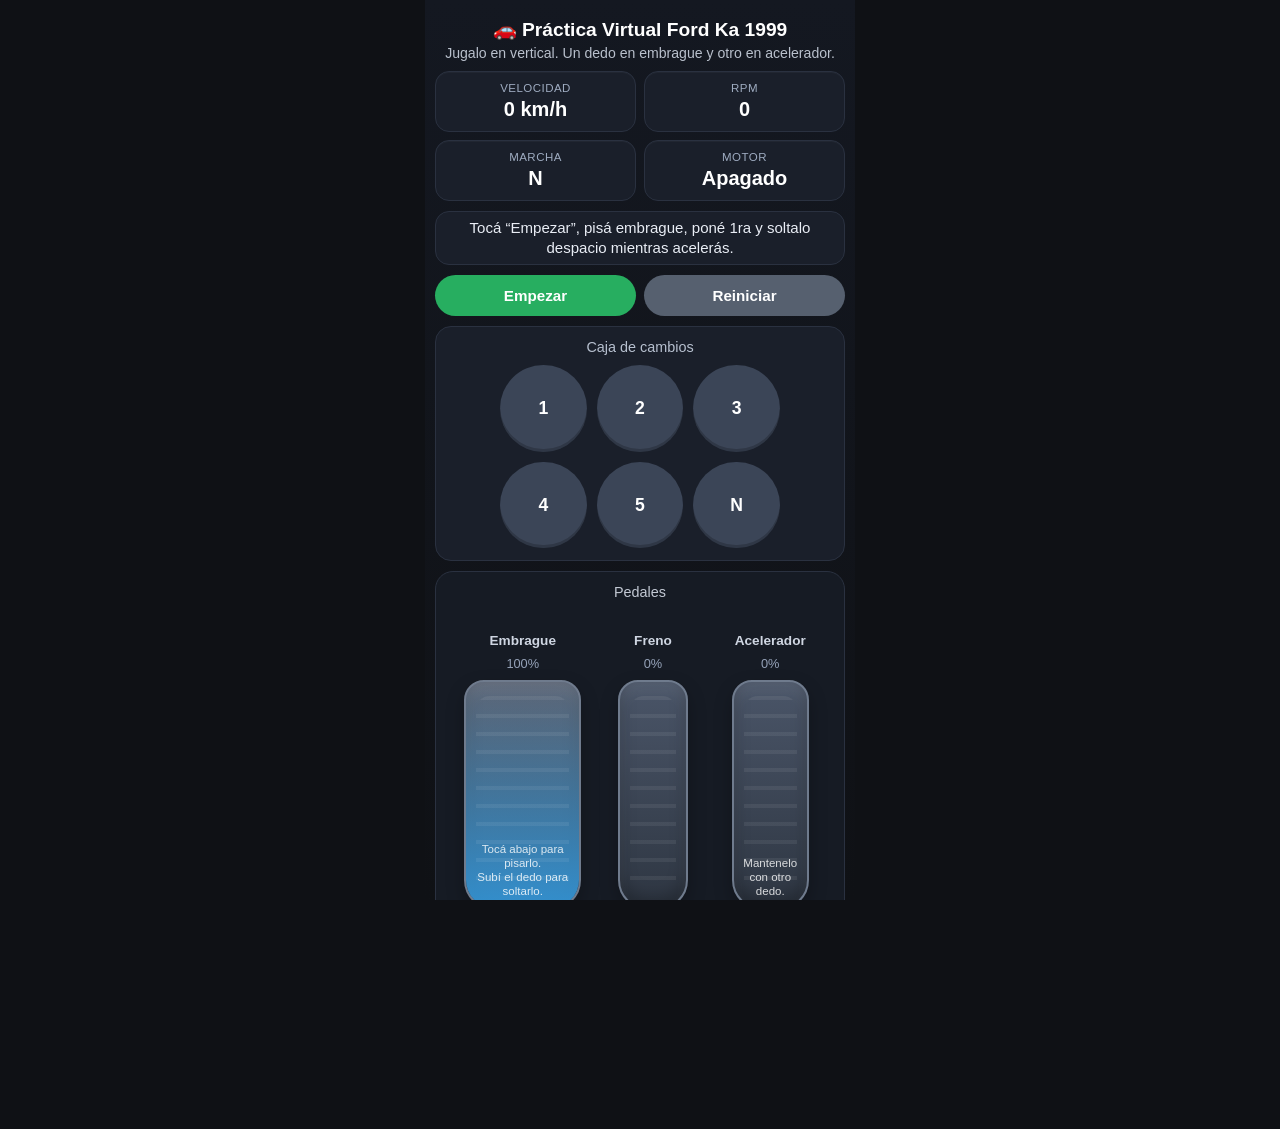
==== commit 4d105b93: "modificacion del juego" ====
--- a/practica.html
+++ b/practica.html
@@ -3,110 +3,135 @@
 <head>
   <meta charset="UTF-8" />
   <meta name="viewport" content="width=device-width, initial-scale=1.0, maximum-scale=1.0, user-scalable=no" />
-  <title>Práctica Virtual - Ford Ka 1999</title>
+  <title>Práctica Virtual Ford Ka 1999</title>
   <style>
     * { box-sizing: border-box; }
 
+    html, body {
+      margin: 0;
+      padding: 0;
+      background: #0f1115;
+      color: #fff;
+      font-family: Arial, sans-serif;
+      height: 100%;
+      overflow-x: hidden;
+    }
+
     body {
-      margin: 0;
-      font-family: Arial, sans-serif;
-      background: #111;
-      color: #fff;
-      overflow-x: hidden;
+      display: flex;
+      justify-content: center;
     }
 
     .app {
+      width: 100%;
+      max-width: 430px;
       min-height: 100vh;
       display: flex;
       flex-direction: column;
-      gap: 14px;
-      padding: 12px;
-      max-width: 900px;
-      margin: 0 auto;
-    }
-
-    .header {
+      padding: 10px;
+      gap: 10px;
+      background:
+        linear-gradient(180deg, #141821 0%, #0f1115 100%);
+    }
+
+    .topbar {
       text-align: center;
-      padding: 10px 0 0;
-    }
-
-    .header h1 {
+      padding: 8px 8px 0;
+    }
+
+    .topbar h1 {
       margin: 0;
-      font-size: clamp(1.4rem, 4vw, 2.2rem);
-    }
-
-    .header p {
-      margin: 6px 0 0;
-      color: #ccc;
-      font-size: 0.95rem;
+      font-size: 1.2rem;
+    }
+
+    .topbar p {
+      margin: 4px 0 0;
+      font-size: 0.88rem;
+      color: #b9c0cc;
     }
 
     .dashboard {
-      background: #1b1b1b;
-      border-radius: 16px;
-      padding: 14px;
       display: grid;
       grid-template-columns: repeat(2, 1fr);
-      gap: 10px;
-      border: 1px solid #333;
-    }
-
-    .dash-card {
-      background: #0f0f0f;
-      border-radius: 12px;
-      padding: 12px;
+      gap: 8px;
+    }
+
+    .card {
+      background: #1a1f2a;
+      border: 1px solid #2a3140;
+      border-radius: 14px;
+      padding: 10px;
       text-align: center;
-      border: 1px solid #2f2f2f;
-    }
-
-    .dash-label {
-      font-size: 0.8rem;
-      color: #bbb;
-      margin-bottom: 6px;
-    }
-
-    .dash-value {
-      font-size: 1.4rem;
+      box-shadow: inset 0 1px 0 rgba(255,255,255,0.03);
+    }
+
+    .label {
+      font-size: 0.72rem;
+      color: #9eabc0;
+      margin-bottom: 4px;
+      text-transform: uppercase;
+      letter-spacing: 0.04em;
+    }
+
+    .value {
+      font-size: 1.25rem;
       font-weight: bold;
     }
 
     .status {
-      min-height: 56px;
-      background: #1b1b1b;
-      border: 1px solid #333;
+      min-height: 54px;
+      background: #1a1f2a;
+      border: 1px solid #2a3140;
       border-radius: 14px;
-      padding: 12px;
-      text-align: center;
+      padding: 10px 12px;
       display: flex;
       align-items: center;
       justify-content: center;
-      color: #f3f3f3;
-    }
-
-    .middle-zone {
-      display: grid;
-      grid-template-columns: 1fr;
-      gap: 14px;
-    }
+      text-align: center;
+      color: #e9edf5;
+      font-size: 0.94rem;
+      line-height: 1.3;
+    }
+
+    .actions {
+      display: flex;
+      gap: 8px;
+    }
+
+    .btn {
+      flex: 1;
+      border: none;
+      border-radius: 999px;
+      padding: 12px 14px;
+      font-weight: bold;
+      font-size: 0.95rem;
+      color: #fff;
+      cursor: pointer;
+      touch-action: manipulation;
+    }
+
+    .btn-start { background: #27ae60; }
+    .btn-reset { background: #56606f; }
 
     .gear-panel {
-      background: #1b1b1b;
+      background: #1a1f2a;
+      border: 1px solid #2a3140;
       border-radius: 16px;
-      padding: 14px;
-      border: 1px solid #333;
+      padding: 12px;
     }
 
     .gear-title {
       text-align: center;
       margin-bottom: 10px;
-      color: #ccc;
+      color: #b7c0cf;
+      font-size: 0.9rem;
     }
 
     .gear-grid {
       display: grid;
-      grid-template-columns: repeat(3, minmax(56px, 1fr));
+      grid-template-columns: repeat(3, 1fr);
       gap: 10px;
-      max-width: 320px;
+      max-width: 280px;
       margin: 0 auto;
     }
 
@@ -114,58 +139,103 @@
       aspect-ratio: 1 / 1;
       border-radius: 50%;
       border: none;
-      background: #444;
+      background: #3b4557;
       color: #fff;
-      font-size: 1.2rem;
+      font-size: 1.1rem;
       font-weight: bold;
       cursor: pointer;
       touch-action: manipulation;
+      box-shadow: inset 0 -3px 0 rgba(0,0,0,0.2);
     }
 
     .gear-btn.active {
       background: #e74c3c;
     }
 
-    .controls {
+    .pedals-section {
+      background: #161b24;
+      border: 1px solid #2a3140;
+      border-radius: 18px;
+      padding: 12px;
+    }
+
+    .pedals-title {
+      text-align: center;
+      margin-bottom: 10px;
+      color: #c3c9d4;
+      font-size: 0.9rem;
+    }
+
+    .pedals-row {
       display: grid;
-      grid-template-columns: 1fr 1fr;
-      gap: 12px;
-      min-height: 320px;
-    }
-
-    .pedal-card {
-      background: #1b1b1b;
-      border-radius: 16px;
-      padding: 12px;
-      border: 1px solid #333;
+      grid-template-columns: 1.15fr 0.7fr 0.95fr;
+      gap: 10px;
+      align-items: end;
+      min-height: 300px;
+    }
+
+    .pedal-wrap {
       display: flex;
       flex-direction: column;
-      gap: 10px;
-    }
-
-    .pedal-label {
-      text-align: center;
+      align-items: center;
+      gap: 8px;
+      min-width: 0;
+    }
+
+    .pedal-name {
+      font-size: 0.85rem;
+      color: #cfd6e2;
       font-weight: bold;
-      color: #ddd;
     }
 
     .pedal-value {
-      text-align: center;
-      font-size: 1rem;
-      color: #aaa;
+      font-size: 0.8rem;
+      color: #95a2b8;
+      min-height: 16px;
     }
 
     .pedal-zone {
+      width: 100%;
+      height: 230px;
       position: relative;
-      flex: 1;
-      min-height: 230px;
-      border-radius: 16px;
-      background: linear-gradient(to top, #2e2e2e, #1a1a1a);
-      border: 1px solid #444;
-      overflow: hidden;
+      display: flex;
+      align-items: flex-end;
+      justify-content: center;
       touch-action: none;
       user-select: none;
       -webkit-user-select: none;
+    }
+
+    .pedal-shell {
+      position: relative;
+      width: 78%;
+      height: 100%;
+      border-radius: 20px 20px 30px 30px;
+      background: linear-gradient(180deg, #4a5568 0%, #2e3642 100%);
+      border: 2px solid #6f7b8d;
+      overflow: hidden;
+      box-shadow:
+        inset 0 10px 14px rgba(255,255,255,0.06),
+        inset 0 -10px 16px rgba(0,0,0,0.25),
+        0 8px 18px rgba(0,0,0,0.25);
+    }
+
+    .pedal-shell.accelerator {
+      width: 62%;
+    }
+
+    .pedal-grooves {
+      position: absolute;
+      inset: 14px 10px;
+      border-radius: 14px;
+      background:
+        repeating-linear-gradient(
+          180deg,
+          rgba(255,255,255,0.10) 0 4px,
+          rgba(0,0,0,0.0) 4px 18px
+        );
+      opacity: 0.65;
+      pointer-events: none;
     }
 
     .pedal-fill {
@@ -174,308 +244,304 @@
       right: 0;
       bottom: 0;
       height: 0%;
-      background: linear-gradient(to top, #27ae60, #58d68d);
-      opacity: 0.85;
+      background: linear-gradient(180deg, rgba(255,255,255,0.10), rgba(39,174,96,0.9));
       transition: height 0.03s linear;
+      pointer-events: none;
     }
 
     .pedal-fill.clutch {
-      background: linear-gradient(to top, #2980b9, #5dade2);
-    }
-
-    .pedal-guide {
+      background: linear-gradient(180deg, rgba(255,255,255,0.10), rgba(52,152,219,0.92));
+    }
+
+    .pedal-fill.brake {
+      background: linear-gradient(180deg, rgba(255,255,255,0.10), rgba(241,196,15,0.92));
+    }
+
+    .pedal-hint {
       position: absolute;
-      inset: 0;
-      display: flex;
-      align-items: flex-end;
-      justify-content: center;
-      padding-bottom: 10px;
-      color: rgba(255,255,255,0.75);
-      font-size: 0.9rem;
+      bottom: 10px;
+      left: 8px;
+      right: 8px;
       text-align: center;
+      font-size: 0.72rem;
+      color: rgba(255,255,255,0.82);
       pointer-events: none;
-    }
-
-    .top-actions {
-      display: flex;
-      gap: 10px;
-      justify-content: center;
-      flex-wrap: wrap;
-    }
-
-    button.main-btn {
-      border: none;
-      border-radius: 999px;
-      padding: 12px 22px;
-      background: #27ae60;
-      color: white;
-      font-weight: bold;
-      cursor: pointer;
-      touch-action: manipulation;
-    }
-
-    button.secondary-btn {
-      border: none;
-      border-radius: 999px;
-      padding: 12px 22px;
-      background: #555;
-      color: white;
-      font-weight: bold;
-      cursor: pointer;
-      touch-action: manipulation;
+      line-height: 1.2;
+    }
+
+    .chart-card {
+      background: #1a1f2a;
+      border: 1px solid #2a3140;
+      border-radius: 16px;
+      padding: 10px;
+    }
+
+    .chart-title {
+      text-align: center;
+      color: #b7c0cf;
+      font-size: 0.88rem;
+      margin-bottom: 8px;
     }
 
     canvas {
       width: 100%;
-      max-width: 100%;
-      background: #0d0d0d;
-      border: 1px solid #2e2e2e;
-      border-radius: 14px;
+      height: 150px;
       display: block;
-    }
-
-    @media (min-width: 768px) {
-      .dashboard {
-        grid-template-columns: repeat(5, 1fr);
-      }
-
-      .middle-zone {
-        grid-template-columns: 320px 1fr;
-        align-items: start;
-      }
-
-      .controls {
-        min-height: 380px;
-      }
-
-      .pedal-zone {
-        min-height: 320px;
-      }
+      background: #11161f;
+      border-radius: 12px;
     }
   </style>
 </head>
 <body>
   <div class="app">
-    <div class="header">
-      <h1>🚗 Práctica Virtual - Ford Ka 1999</h1>
-      <p>Usá dos dedos: uno para embrague y otro para acelerador</p>
+    <div class="topbar">
+      <h1>🚗 Práctica Virtual Ford Ka 1999</h1>
+      <p>Jugalo en vertical. Un dedo en embrague y otro en acelerador.</p>
     </div>
 
-    <div class="top-actions">
-      <button id="startBtn" class="main-btn">Encender práctica</button>
-      <button id="resetBtn" class="secondary-btn">Reiniciar</button>
-    </div>
-
     <div class="dashboard">
-      <div class="dash-card">
-        <div class="dash-label">Velocidad</div>
-        <div class="dash-value"><span id="speed">0</span> km/h</div>
+      <div class="card">
+        <div class="label">Velocidad</div>
+        <div class="value"><span id="speed">0</span> km/h</div>
       </div>
-      <div class="dash-card">
-        <div class="dash-label">RPM</div>
-        <div class="dash-value"><span id="rpm">0</span></div>
+      <div class="card">
+        <div class="label">RPM</div>
+        <div class="value"><span id="rpm">0</span></div>
       </div>
-      <div class="dash-card">
-        <div class="dash-label">Marcha</div>
-        <div class="dash-value"><span id="gear">N</span></div>
+      <div class="card">
+        <div class="label">Marcha</div>
+        <div class="value"><span id="gear">N</span></div>
       </div>
-      <div class="dash-card">
-        <div class="dash-label">Embrague</div>
-        <div class="dash-value"><span id="clutchText">100</span>%</div>
-      </div>
-      <div class="dash-card">
-        <div class="dash-label">Acelerador</div>
-        <div class="dash-value"><span id="throttleText">0</span>%</div>
+      <div class="card">
+        <div class="label">Motor</div>
+        <div class="value"><span id="engineState">Apagado</span></div>
       </div>
     </div>
 
     <div class="status" id="status">
-      Tocá “Encender práctica”, poné primera, acelerá un poco y soltá el embrague despacio.
+      Tocá “Empezar”, pisá embrague, poné 1ra y soltalo despacio mientras acelerás.
     </div>
 
-    <div class="middle-zone">
-      <div class="gear-panel">
-        <div class="gear-title">Palanca de cambios</div>
-        <div class="gear-grid">
-          <button class="gear-btn" data-gear="1">1</button>
-          <button class="gear-btn" data-gear="2">2</button>
-          <button class="gear-btn" data-gear="3">3</button>
-          <button class="gear-btn" data-gear="4">4</button>
-          <button class="gear-btn" data-gear="5">5</button>
-          <button class="gear-btn" data-gear="N">N</button>
-        </div>
+    <div class="actions">
+      <button id="startBtn" class="btn btn-start">Empezar</button>
+      <button id="resetBtn" class="btn btn-reset">Reiniciar</button>
+    </div>
+
+    <div class="gear-panel">
+      <div class="gear-title">Caja de cambios</div>
+      <div class="gear-grid">
+        <button class="gear-btn" data-gear="1">1</button>
+        <button class="gear-btn" data-gear="2">2</button>
+        <button class="gear-btn" data-gear="3">3</button>
+        <button class="gear-btn" data-gear="4">4</button>
+        <button class="gear-btn" data-gear="5">5</button>
+        <button class="gear-btn" data-gear="N">N</button>
       </div>
-
-      <div class="controls">
-        <div class="pedal-card">
-          <div class="pedal-label">Embrague</div>
-          <div class="pedal-value">Tocá abajo = más pisado</div>
+    </div>
+
+    <div class="pedals-section">
+      <div class="pedals-title">Pedales</div>
+
+      <div class="pedals-row">
+        <div class="pedal-wrap">
+          <div class="pedal-name">Embrague</div>
+          <div class="pedal-value"><span id="clutchText">100</span>%</div>
           <div class="pedal-zone" id="clutchZone">
-            <div class="pedal-fill clutch" id="clutchFill"></div>
-            <div class="pedal-guide">Mantené el dedo y subilo despacio para soltar</div>
+            <div class="pedal-shell">
+              <div class="pedal-fill clutch" id="clutchFill"></div>
+              <div class="pedal-grooves"></div>
+              <div class="pedal-hint">Tocá abajo para pisarlo.<br>Subí el dedo para soltarlo.</div>
+            </div>
           </div>
         </div>
 
-        <div class="pedal-card">
-          <div class="pedal-label">Acelerador</div>
-          <div class="pedal-value">Tocá abajo = más aceleración</div>
+        <div class="pedal-wrap">
+          <div class="pedal-name">Freno</div>
+          <div class="pedal-value"><span id="brakeText">0</span>%</div>
+          <div class="pedal-zone" id="brakeZone">
+            <div class="pedal-shell">
+              <div class="pedal-fill brake" id="brakeFill"></div>
+              <div class="pedal-grooves"></div>
+            </div>
+          </div>
+        </div>
+
+        <div class="pedal-wrap">
+          <div class="pedal-name">Acelerador</div>
+          <div class="pedal-value"><span id="throttleText">0</span>%</div>
           <div class="pedal-zone" id="throttleZone">
-            <div class="pedal-fill" id="throttleFill"></div>
-            <div class="pedal-guide">Usalo con otro dedo al mismo tiempo</div>
+            <div class="pedal-shell accelerator">
+              <div class="pedal-fill" id="throttleFill"></div>
+              <div class="pedal-grooves"></div>
+              <div class="pedal-hint">Mantenelo con otro dedo.</div>
+            </div>
           </div>
         </div>
       </div>
     </div>
 
-    <canvas id="chart" width="900" height="240"></canvas>
+    <div class="chart-card">
+      <div class="chart-title">Mini gráfico en vivo</div>
+      <canvas id="chart" width="390" height="150"></canvas>
+    </div>
   </div>
 
   <script>
     let speed = 0;
     let rpm = 0;
     let gear = 'N';
+    let engineOn = false;
+    let running = false;
     let distance = 0;
 
-    let engineOn = false;
-    let gameRunning = false;
-
-    // clutch: 1 = embrague totalmente pisado
-    // clutch: 0 = embrague totalmente suelto
+    // clutch: 1 = pisado a fondo, 0 = suelto
     let clutch = 1;
-
-    // throttle: 0 a 1
     let throttle = 0;
-
-    let animationId = null;
+    let brake = 0;
+
+    let clutchPointerId = null;
+    let throttlePointerId = null;
+    let brakePointerId = null;
+
     let lastTime = null;
+    let rafId = null;
 
     const gearRatios = {
       N: 0,
       1: 3.6,
-      2: 2.2,
-      3: 1.5,
-      4: 1.1,
-      5: 0.9
+      2: 2.1,
+      3: 1.45,
+      4: 1.05,
+      5: 0.85
     };
 
     const speedEl = document.getElementById('speed');
     const rpmEl = document.getElementById('rpm');
     const gearEl = document.getElementById('gear');
+    const engineStateEl = document.getElementById('engineState');
+    const statusEl = document.getElementById('status');
+
     const clutchText = document.getElementById('clutchText');
     const throttleText = document.getElementById('throttleText');
-    const statusEl = document.getElementById('status');
+    const brakeText = document.getElementById('brakeText');
+
+    const clutchFill = document.getElementById('clutchFill');
+    const throttleFill = document.getElementById('throttleFill');
+    const brakeFill = document.getElementById('brakeFill');
+
+    const clutchZone = document.getElementById('clutchZone');
+    const throttleZone = document.getElementById('throttleZone');
+    const brakeZone = document.getElementById('brakeZone');
+
     const startBtn = document.getElementById('startBtn');
     const resetBtn = document.getElementById('resetBtn');
 
-    const clutchZone = document.getElementById('clutchZone');
-    const throttleZone = document.getElementById('throttleZone');
-    const clutchFill = document.getElementById('clutchFill');
-    const throttleFill = document.getElementById('throttleFill');
-
     const chart = document.getElementById('chart');
     const ctx = chart.getContext('2d');
 
     const rpmHistory = [];
     const speedHistory = [];
-    const maxPoints = 120;
-
-    let clutchPointerId = null;
-    let throttlePointerId = null;
+    const maxPoints = 90;
+
+    function setStatus(text) {
+      statusEl.textContent = text;
+    }
 
     function updateUI() {
       speedEl.textContent = Math.round(speed);
       rpmEl.textContent = Math.round(rpm);
       gearEl.textContent = gear;
+      engineStateEl.textContent = engineOn ? 'Encendido' : 'Apagado';
+
       clutchText.textContent = Math.round(clutch * 100);
       throttleText.textContent = Math.round(throttle * 100);
+      brakeText.textContent = Math.round(brake * 100);
 
       clutchFill.style.height = `${clutch * 100}%`;
       throttleFill.style.height = `${throttle * 100}%`;
-    }
-
-    function setStatus(text) {
-      statusEl.textContent = text;
-    }
-
-    function getPedalValueFromPointer(zone, clientY) {
+      brakeFill.style.height = `${brake * 100}%`;
+    }
+
+    function getBottomPressure(zone, clientY) {
       const rect = zone.getBoundingClientRect();
-      let relative = (rect.bottom - clientY) / rect.height;
-      relative = Math.max(0, Math.min(1, relative));
-      return relative;
-    }
-
-    // Embrague: tocar abajo = más pisado
-    clutchZone.addEventListener('pointerdown', (e) => {
-      clutchPointerId = e.pointerId;
-      clutchZone.setPointerCapture(e.pointerId);
-
-      const val = getPedalValueFromPointer(clutchZone, e.clientY);
-      clutch = 1 - val;
-      clutch = Math.max(0, Math.min(1, clutch));
-      updateUI();
-    });
-
-    clutchZone.addEventListener('pointermove', (e) => {
-      if (e.pointerId !== clutchPointerId) return;
-      const val = getPedalValueFromPointer(clutchZone, e.clientY);
-      clutch = 1 - val;
-      clutch = Math.max(0, Math.min(1, clutch));
-      updateUI();
-    });
-
-    clutchZone.addEventListener('pointerup', (e) => {
-      if (e.pointerId !== clutchPointerId) return;
-      clutchPointerId = null;
-    });
-
-    clutchZone.addEventListener('pointercancel', (e) => {
-      if (e.pointerId !== clutchPointerId) return;
-      clutchPointerId = null;
-    });
-
-    // Acelerador: tocar abajo = más aceleración
-    throttleZone.addEventListener('pointerdown', (e) => {
-      throttlePointerId = e.pointerId;
-      throttleZone.setPointerCapture(e.pointerId);
-
-      const val = getPedalValueFromPointer(throttleZone, e.clientY);
-      throttle = 1 - val;
-      throttle = Math.max(0, Math.min(1, throttle));
-      updateUI();
-    });
-
-    throttleZone.addEventListener('pointermove', (e) => {
-      if (e.pointerId !== throttlePointerId) return;
-      const val = getPedalValueFromPointer(throttleZone, e.clientY);
-      throttle = 1 - val;
-      throttle = Math.max(0, Math.min(1, throttle));
-      updateUI();
-    });
-
-    throttleZone.addEventListener('pointerup', (e) => {
-      if (e.pointerId !== throttlePointerId) return;
-      throttlePointerId = null;
-      throttle = 0;
-      updateUI();
-    });
-
-    throttleZone.addEventListener('pointercancel', (e) => {
-      if (e.pointerId !== throttlePointerId) return;
-      throttlePointerId = null;
-      throttle = 0;
-      updateUI();
-    });
+      let pressure = (rect.bottom - clientY) / rect.height;
+      pressure = Math.max(0, Math.min(1, pressure));
+      return 1 - pressure;
+    }
+
+    function bindPedal(zone, type) {
+      zone.addEventListener('pointerdown', (e) => {
+        zone.setPointerCapture(e.pointerId);
+        const val = getBottomPressure(zone, e.clientY);
+
+        if (type === 'clutch') {
+          clutchPointerId = e.pointerId;
+          clutch = val;
+        } else if (type === 'throttle') {
+          throttlePointerId = e.pointerId;
+          throttle = val;
+        } else if (type === 'brake') {
+          brakePointerId = e.pointerId;
+          brake = val;
+        }
+
+        updateUI();
+      });
+
+      zone.addEventListener('pointermove', (e) => {
+        const val = getBottomPressure(zone, e.clientY);
+
+        if (type === 'clutch' && e.pointerId === clutchPointerId) {
+          clutch = val;
+        } else if (type === 'throttle' && e.pointerId === throttlePointerId) {
+          throttle = val;
+        } else if (type === 'brake' && e.pointerId === brakePointerId) {
+          brake = val;
+        }
+
+        updateUI();
+      });
+
+      zone.addEventListener('pointerup', (e) => {
+        if (type === 'clutch' && e.pointerId === clutchPointerId) clutchPointerId = null;
+        if (type === 'throttle' && e.pointerId === throttlePointerId) {
+          throttlePointerId = null;
+          throttle = 0;
+        }
+        if (type === 'brake' && e.pointerId === brakePointerId) {
+          brakePointerId = null;
+          brake = 0;
+        }
+        updateUI();
+      });
+
+      zone.addEventListener('pointercancel', (e) => {
+        if (type === 'clutch' && e.pointerId === clutchPointerId) clutchPointerId = null;
+        if (type === 'throttle' && e.pointerId === throttlePointerId) {
+          throttlePointerId = null;
+          throttle = 0;
+        }
+        if (type === 'brake' && e.pointerId === brakePointerId) {
+          brakePointerId = null;
+          brake = 0;
+        }
+        updateUI();
+      });
+    }
+
+    bindPedal(clutchZone, 'clutch');
+    bindPedal(throttleZone, 'throttle');
+    bindPedal(brakeZone, 'brake');
 
     document.querySelectorAll('.gear-btn').forEach(btn => {
       btn.addEventListener('click', () => {
         if (!engineOn) {
-          setStatus('Primero encendé la práctica.');
+          setStatus('Primero apretá Empezar.');
           return;
         }
 
-        // Para cambiar, embrague bien pisado
-        if (clutch < 0.7) {
-          setStatus('Para cambiar de marcha tenés que pisar bastante el embrague.');
+        if (clutch < 0.65) {
+          setStatus('Para cambiar de marcha tenés que pisar más el embrague.');
           return;
         }
 
@@ -484,151 +550,162 @@
 
         gear = btn.dataset.gear;
         updateUI();
-        setStatus(`Marcha ${gear} puesta.`);
+
+        if (gear === '1') {
+          setStatus('Primera puesta. Acelerá un poco y soltá el embrague despacio.');
+        } else if (gear === '2') {
+          setStatus('Segunda puesta. Soltá embrague suave y acompañá con acelerador.');
+        } else {
+          setStatus(`Marcha ${gear} puesta.`);
+        }
       });
     });
 
     startBtn.addEventListener('click', () => {
-      if (gameRunning) return;
+      if (running) return;
 
       engineOn = true;
-      gameRunning = true;
+      running = true;
       rpm = 900;
-      setStatus('Motor en marcha. Poné 1ra, acelerá un poco y soltá embrague suave.');
+      lastTime = null;
+      setStatus('Motor encendido. Pisá embrague, poné 1ra y soltalo suave mientras acelerás.');
       updateUI();
-      lastTime = null;
-      loop();
+      rafId = requestAnimationFrame(loop);
     });
 
     resetBtn.addEventListener('click', resetGame);
 
     function resetGame() {
       engineOn = false;
-      gameRunning = false;
+      running = false;
       speed = 0;
       rpm = 0;
       gear = 'N';
       distance = 0;
+
       clutch = 1;
       throttle = 0;
+      brake = 0;
+
       clutchPointerId = null;
       throttlePointerId = null;
+      brakePointerId = null;
+
       rpmHistory.length = 0;
       speedHistory.length = 0;
+
       document.querySelectorAll('.gear-btn').forEach(b => b.classList.remove('active'));
-      setStatus('Reiniciado. Tocá “Encender práctica”.');
-      updateUI();
-
-      if (animationId) cancelAnimationFrame(animationId);
-      drawChart();
-    }
-
-    function stallEngine(message = 'Se apagó el motor por soltar mal el embrague.') {
-      engineOn = false;
-      gameRunning = false;
-      rpm = 0;
-      speed *= 0.96;
-      setStatus(message);
-      updateUI();
-      if (animationId) cancelAnimationFrame(animationId);
-    }
-
-    function loop(timestamp) {
-      if (!gameRunning) return;
-
-      if (!lastTime) lastTime = timestamp;
-      const dt = Math.min((timestamp - lastTime) / 1000, 0.05);
-      lastTime = timestamp;
-
-      updatePhysics(dt);
+
+      if (rafId) cancelAnimationFrame(rafId);
+
+      setStatus('Reiniciado. Tocá Empezar.');
       updateUI();
       drawChart();
-
-      animationId = requestAnimationFrame(loop);
-    }
-
-    function updatePhysics(dt) {
+    }
+
+    function stall(msg) {
+      engineOn = false;
+      running = false;
+      rpm = 0;
+      if (rafId) cancelAnimationFrame(rafId);
+      setStatus(msg);
+      updateUI();
+    }
+
+    function loop(ts) {
+      if (!running) return;
+
+      if (!lastTime) lastTime = ts;
+      const dt = Math.min((ts - lastTime) / 1000, 0.05);
+      lastTime = ts;
+
+      physics(dt);
+      updateUI();
+      drawChart();
+
+      rafId = requestAnimationFrame(loop);
+    }
+
+    function physics(dt) {
       if (!engineOn) return;
 
       const ratio = gearRatios[gear];
       const inGear = gear !== 'N';
 
-      // engagement: 0 = desacoplado, 1 = totalmente acoplado
-      const engagement = 1 - clutch;
-
-      // zona realista de fricción
+      const engagement = 1 - clutch; // 0 desacoplado, 1 acoplado
+
       let bite = 0;
-      if (engagement < 0.2) {
-        bite = 0;
-      } else if (engagement < 0.55) {
-        bite = (engagement - 0.2) / 0.35;
+      if (engagement < 0.2) bite = 0;
+      else if (engagement < 0.55) bite = (engagement - 0.2) / 0.35;
+      else bite = 1;
+
+      const idle = 900;
+      const freeEngineTarget = idle + throttle * 3200;
+
+      let transmissionTarget = idle;
+      if (inGear && speed > 0.1) {
+        transmissionTarget = 700 + speed * 85 * ratio;
+      }
+
+      if (!inGear) {
+        rpm += (freeEngineTarget - rpm) * 6 * dt;
+        speed -= (0.8 + speed * 0.04) * dt;
       } else {
-        bite = 1;
+        const coupledTarget = freeEngineTarget * (1 - bite) + transmissionTarget * bite;
+        rpm += (coupledTarget - rpm) * 7 * dt;
+
+        let traction = throttle * bite * (5.8 / ratio);
+        let resistance = 0.32 + speed * 0.035 + (speed * speed) * 0.0022;
+
+        if ((gear === '3' || gear === '4' || gear === '5') && speed < 12) {
+          traction *= 0.4;
+        }
+
+        speed += (traction - resistance) * dt * 3.8;
       }
 
-      const idleRpm = 900;
-      const engineTargetFree = idleRpm + throttle * 3200;
-
-      let transmissionRpmTarget = idleRpm;
-      if (inGear && speed > 0.1) {
-        transmissionRpmTarget = 700 + speed * 85 * ratio;
+      // freno
+      if (brake > 0) {
+        speed -= brake * 8 * dt;
       }
 
-      if (gear === 'N') {
-        rpm += (engineTargetFree - rpm) * 6 * dt;
-        speed -= (0.9 + speed * 0.05) * dt;
-      } else {
-        const coupledTarget = engineTargetFree * (1 - bite) + transmissionRpmTarget * bite;
-        rpm += (coupledTarget - rpm) * 7 * dt;
-
-        let traction = throttle * bite * (5.5 / ratio);
-        let resistance = 0.35 + speed * 0.035 + (speed * speed) * 0.0025;
-
-        // marchas largas a baja velocidad penalizan
-        if ((gear === '3' || gear === '4' || gear === '5') && speed < 12) {
-          traction *= 0.45;
-        }
-
-        // primera demasiado suelta sin acelerar = se apaga
-        const launchStall =
-          gear === '1' &&
-          speed < 4 &&
-          bite > 0.55 &&
-          throttle < 0.14 &&
-          rpm < 850;
-
-        const secondGearBadShift =
-          gear === '2' &&
-          speed < 8 &&
-          bite > 0.7 &&
-          throttle < 0.1 &&
-          rpm < 800;
-
-        if (launchStall) {
-          stallEngine('Se apagó el motor: soltaste embrague en 1ra sin suficiente aceleración.');
-          return;
-        }
-
-        if (secondGearBadShift) {
-          stallEngine('Se apagó al meter 2da: te faltó acompañar con acelerador o soltaste muy brusco.');
-          return;
-        }
-
-        speed += (traction - resistance) * dt * 3.5;
-
-        // freno motor
-        if (throttle < 0.04 && bite > 0.8) {
-          speed -= ratio * 0.9 * dt;
-        }
+      // freno motor
+      if (inGear && throttle < 0.05 && bite > 0.8) {
+        speed -= ratio * 0.9 * dt;
       }
 
-      // sobre revolución
-      if (rpm > 5800) {
+      // soltada mala en primera
+      const firstGearStall =
+        gear === '1' &&
+        speed < 4 &&
+        bite > 0.6 &&
+        throttle < 0.14 &&
+        rpm < 850;
+
+      // segunda metida muy brusca
+      const secondGearStall =
+        gear === '2' &&
+        speed < 9 &&
+        bite > 0.72 &&
+        throttle < 0.10 &&
+        rpm < 820;
+
+      if (firstGearStall) {
+        stall('Se apagó el motor: soltaste el embrague en 1ra sin suficiente aceleración.');
+        return;
+      }
+
+      if (secondGearStall) {
+        stall('Se apagó en 2da: soltaste muy brusco o faltó acelerador.');
+        return;
+      }
+
+      if (rpm > 5600) {
         setStatus('¡Muchas RPM! Subí de marcha.');
-      } else if (gear === '1' && speed > 0 && speed < 6 && bite > 0.2) {
+      } else if (gear === '1' && speed > 0 && speed < 7 && bite > 0.2) {
         setStatus('Bien. Seguí soltando embrague despacio.');
       } else if (gear === '2' && speed >= 8) {
-        setStatus('Bien metida la segunda. Muy bien.');
+        setStatus('Muy bien, ya va en segunda.');
       }
 
       rpm = Math.max(0, Math.min(rpm, 6500));
@@ -646,33 +723,28 @@
       const h = chart.height;
 
       ctx.clearRect(0, 0, w, h);
-      ctx.fillStyle = '#0d0d0d';
+      ctx.fillStyle = '#11161f';
       ctx.fillRect(0, 0, w, h);
 
-      ctx.strokeStyle = '#2b2b2b';
+      ctx.strokeStyle = '#243042';
       ctx.lineWidth = 1;
 
-      for (let i = 0; i < 5; i++) {
-        const y = 30 + i * 45;
+      for (let i = 0; i < 4; i++) {
+        const y = 20 + i * 32;
         ctx.beginPath();
-        ctx.moveTo(40, y);
-        ctx.lineTo(w - 20, y);
+        ctx.moveTo(32, y);
+        ctx.lineTo(w - 10, y);
         ctx.stroke();
       }
-
-      ctx.fillStyle = '#fff';
-      ctx.font = '14px Arial';
-      ctx.fillText('RPM', 50, 18);
-      ctx.fillText('Velocidad', 120, 18);
 
       // RPM
       ctx.strokeStyle = '#e74c3c';
       ctx.lineWidth = 2;
       ctx.beginPath();
-      rpmHistory.forEach((value, index) => {
-        const x = 40 + index * ((w - 60) / maxPoints);
-        const y = h - 20 - (value / 6500) * (h - 60);
-        if (index === 0) ctx.moveTo(x, y);
+      rpmHistory.forEach((v, i) => {
+        const x = 32 + i * ((w - 44) / maxPoints);
+        const y = h - 14 - (v / 6500) * (h - 32);
+        if (i === 0) ctx.moveTo(x, y);
         else ctx.lineTo(x, y);
       });
       ctx.stroke();
@@ -681,13 +753,18 @@
       ctx.strokeStyle = '#3498db';
       ctx.lineWidth = 2;
       ctx.beginPath();
-      speedHistory.forEach((value, index) => {
-        const x = 40 + index * ((w - 60) / maxPoints);
-        const y = h - 20 - (value / 140) * (h - 60);
-        if (index === 0) ctx.moveTo(x, y);
+      speedHistory.forEach((v, i) => {
+        const x = 32 + i * ((w - 44) / maxPoints);
+        const y = h - 14 - (v / 140) * (h - 32);
+        if (i === 0) ctx.moveTo(x, y);
         else ctx.lineTo(x, y);
       });
       ctx.stroke();
+
+      ctx.fillStyle = '#ffffff';
+      ctx.font = '11px Arial';
+      ctx.fillText('RPM', 10, 14);
+      ctx.fillText('Vel', 48, 14);
     }
 
     updateUI();
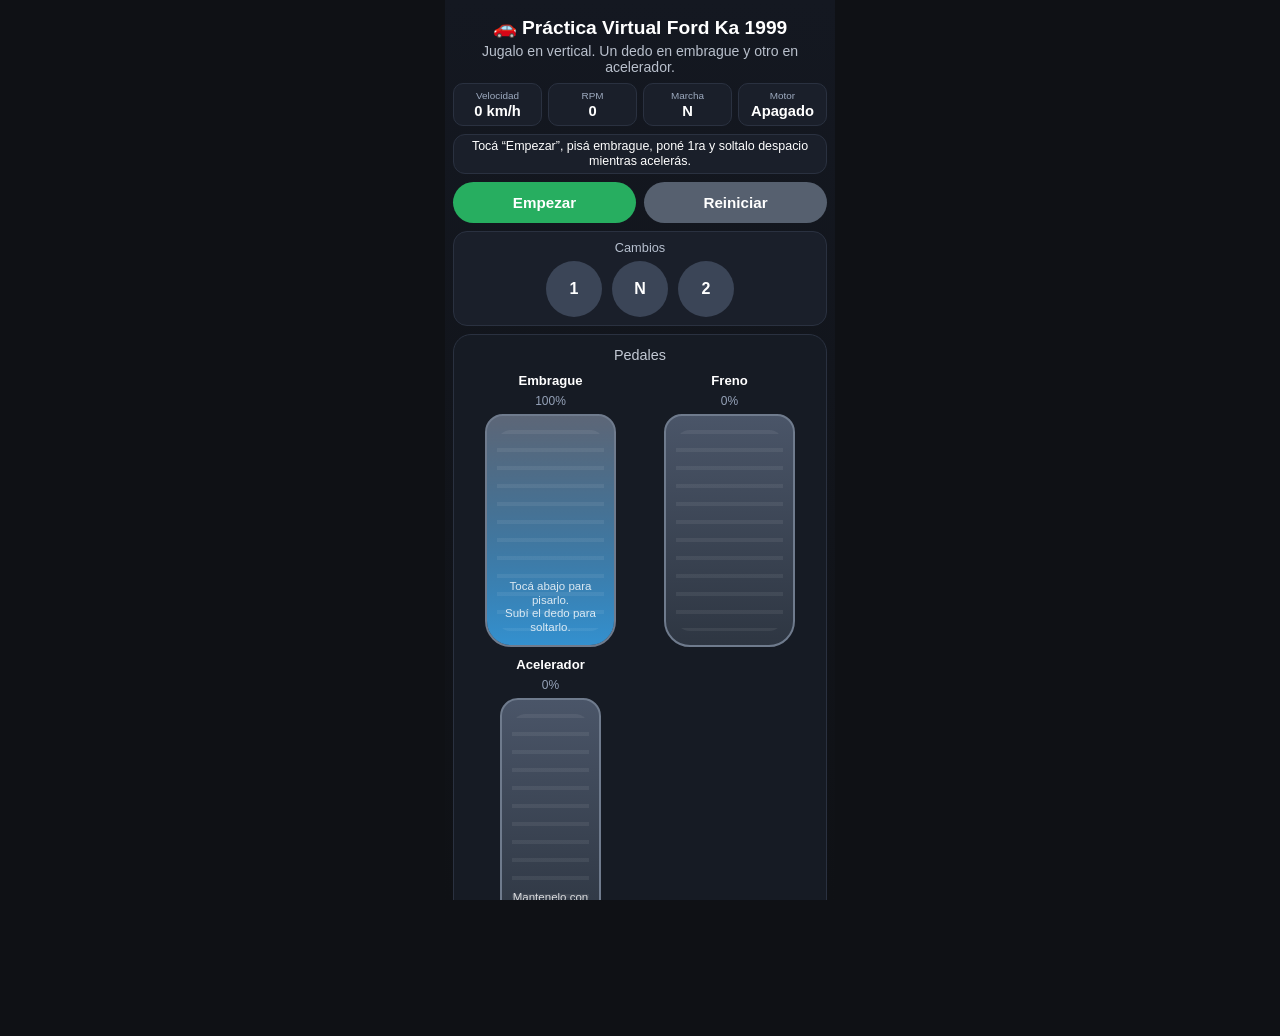
==== commit 61e876ab: "cambio de css" ====
--- a/practica.html
+++ b/practica.html
@@ -24,12 +24,12 @@
 
     .app {
       width: 100%;
-      max-width: 430px;
+      max-width: 390px;
       min-height: 100vh;
       display: flex;
       flex-direction: column;
-      padding: 10px;
-      gap: 10px;
+      padding: 8px;
+      gap: 8px;
       background:
         linear-gradient(180deg, #141821 0%, #0f1115 100%);
     }
@@ -51,47 +51,43 @@
     }
 
     .dashboard {
-      display: grid;
-      grid-template-columns: repeat(2, 1fr);
-      gap: 8px;
-    }
-
-    .card {
-      background: #1a1f2a;
-      border: 1px solid #2a3140;
-      border-radius: 14px;
-      padding: 10px;
-      text-align: center;
-      box-shadow: inset 0 1px 0 rgba(255,255,255,0.03);
-    }
-
-    .label {
-      font-size: 0.72rem;
-      color: #9eabc0;
-      margin-bottom: 4px;
-      text-transform: uppercase;
-      letter-spacing: 0.04em;
-    }
-
-    .value {
-      font-size: 1.25rem;
-      font-weight: bold;
-    }
+  display: grid;
+  grid-template-columns: repeat(4, 1fr);
+  gap: 6px;
+}
+
+.card {
+  background: #1a1f2a;
+  border: 1px solid #2a3140;
+  border-radius: 10px;
+  padding: 6px 4px;
+  text-align: center;
+}
+
+.label {
+  font-size: 0.62rem;
+  color: #9eabc0;
+  margin-bottom: 2px;
+}
+
+.value {
+  font-size: 0.92rem;
+  font-weight: bold;
+}
 
     .status {
-      min-height: 54px;
-      background: #1a1f2a;
-      border: 1px solid #2a3140;
-      border-radius: 14px;
-      padding: 10px 12px;
-      display: flex;
-      align-items: center;
-      justify-content: center;
-      text-align: center;
-      color: #e9edf5;
-      font-size: 0.94rem;
-      line-height: 1.3;
-    }
+  min-height: 40px;
+  font-size: 0.78rem;
+  line-height: 1.2;
+  padding: 8px 10px;
+  background: #1a1f2a;
+  border: 1px solid #2a3140;
+  border-radius: 12px;
+  text-align: center;
+  display: flex;
+  align-items: center;
+  justify-content: center;
+}
 
     .actions {
       display: flex;
@@ -114,43 +110,40 @@
     .btn-reset { background: #56606f; }
 
     .gear-panel {
-      background: #1a1f2a;
-      border: 1px solid #2a3140;
-      border-radius: 16px;
-      padding: 12px;
-    }
-
-    .gear-title {
-      text-align: center;
-      margin-bottom: 10px;
-      color: #b7c0cf;
-      font-size: 0.9rem;
-    }
-
-    .gear-grid {
-      display: grid;
-      grid-template-columns: repeat(3, 1fr);
-      gap: 10px;
-      max-width: 280px;
-      margin: 0 auto;
-    }
-
-    .gear-btn {
-      aspect-ratio: 1 / 1;
-      border-radius: 50%;
-      border: none;
-      background: #3b4557;
-      color: #fff;
-      font-size: 1.1rem;
-      font-weight: bold;
-      cursor: pointer;
-      touch-action: manipulation;
-      box-shadow: inset 0 -3px 0 rgba(0,0,0,0.2);
-    }
-
-    .gear-btn.active {
-      background: #e74c3c;
-    }
+  background: #1a1f2a;
+  border: 1px solid #2a3140;
+  border-radius: 14px;
+  padding: 8px;
+}
+
+.gear-title {
+  text-align: center;
+  font-size: 0.8rem;
+  color: #b7c0cf;
+  margin-bottom: 6px;
+}
+
+.gear-grid.small {
+  display: grid;
+  grid-template-columns: repeat(3, 56px);
+  justify-content: center;
+  gap: 10px;
+}
+
+.gear-btn {
+  width: 56px;
+  height: 56px;
+  border-radius: 50%;
+  border: none;
+  background: #3b4557;
+  color: #fff;
+  font-size: 1rem;
+  font-weight: bold;
+}
+
+.gear-btn.active {
+  background: #e74c3c;
+}
 
     .pedals-section {
       background: #161b24;
@@ -167,62 +160,54 @@
     }
 
     .pedals-row {
-      display: grid;
-      grid-template-columns: 1.15fr 0.7fr 0.95fr;
-      gap: 10px;
-      align-items: end;
-      min-height: 300px;
-    }
-
-    .pedal-wrap {
-      display: flex;
-      flex-direction: column;
-      align-items: center;
-      gap: 8px;
-      min-width: 0;
-    }
-
-    .pedal-name {
-      font-size: 0.85rem;
-      color: #cfd6e2;
-      font-weight: bold;
-    }
-
-    .pedal-value {
-      font-size: 0.8rem;
-      color: #95a2b8;
-      min-height: 16px;
-    }
-
-    .pedal-zone {
-      width: 100%;
-      height: 230px;
-      position: relative;
-      display: flex;
-      align-items: flex-end;
-      justify-content: center;
-      touch-action: none;
-      user-select: none;
-      -webkit-user-select: none;
-    }
-
-    .pedal-shell {
-      position: relative;
-      width: 78%;
-      height: 100%;
-      border-radius: 20px 20px 30px 30px;
-      background: linear-gradient(180deg, #4a5568 0%, #2e3642 100%);
-      border: 2px solid #6f7b8d;
-      overflow: hidden;
-      box-shadow:
-        inset 0 10px 14px rgba(255,255,255,0.06),
-        inset 0 -10px 16px rgba(0,0,0,0.25),
-        0 8px 18px rgba(0,0,0,0.25);
-    }
-
-    .pedal-shell.accelerator {
-      width: 62%;
-    }
+  display: grid;
+  grid-template-columns: 1fr 1fr;
+  gap: 10px;
+  min-height: 0;
+  height: 100%;
+}
+
+.pedal-wrap {
+  display: flex;
+  flex-direction: column;
+  align-items: center;
+  gap: 6px;
+  min-height: 0;
+}
+
+.pedal-name {
+  font-size: 0.82rem;
+  font-weight: bold;
+}
+
+.pedal-value {
+  font-size: 0.75rem;
+  color: #95a2b8;
+}
+
+.pedal-zone {
+  width: 100%;
+  height: 100%;
+  min-height: 220px;
+  touch-action: none;
+  display: flex;
+  align-items: flex-end;
+  justify-content: center;
+}
+
+.pedal-shell {
+  width: 78%;
+  height: 100%;
+  border-radius: 18px 18px 26px 26px;
+  position: relative;
+  overflow: hidden;
+  background: linear-gradient(180deg, #4a5568 0%, #2e3642 100%);
+  border: 2px solid #6f7b8d;
+}
+
+.pedal-shell.accelerator {
+  width: 60%;
+}
 
     .pedal-grooves {
       position: absolute;
@@ -270,26 +255,26 @@
     }
 
     .chart-card {
-      background: #1a1f2a;
-      border: 1px solid #2a3140;
-      border-radius: 16px;
-      padding: 10px;
-    }
-
-    .chart-title {
-      text-align: center;
-      color: #b7c0cf;
-      font-size: 0.88rem;
-      margin-bottom: 8px;
-    }
-
-    canvas {
-      width: 100%;
-      height: 150px;
-      display: block;
-      background: #11161f;
-      border-radius: 12px;
-    }
+  background: #1a1f2a;
+  border: 1px solid #2a3140;
+  border-radius: 14px;
+  padding: 6px;
+}
+
+.chart-title {
+  font-size: 0.78rem;
+  margin-bottom: 4px;
+  text-align: center;
+  color: #b7c0cf;
+}
+
+canvas {
+  width: 100%;
+  height: 78px;
+  display: block;
+  background: #11161f;
+  border-radius: 10px;
+}
   </style>
 </head>
 <body>
@@ -328,16 +313,13 @@
     </div>
 
     <div class="gear-panel">
-      <div class="gear-title">Caja de cambios</div>
-      <div class="gear-grid">
-        <button class="gear-btn" data-gear="1">1</button>
-        <button class="gear-btn" data-gear="2">2</button>
-        <button class="gear-btn" data-gear="3">3</button>
-        <button class="gear-btn" data-gear="4">4</button>
-        <button class="gear-btn" data-gear="5">5</button>
-        <button class="gear-btn" data-gear="N">N</button>
-      </div>
-    </div>
+  <div class="gear-title">Cambios</div>
+  <div class="gear-grid small">
+    <button class="gear-btn" data-gear="1">1</button>
+    <button class="gear-btn" data-gear="N">N</button>
+    <button class="gear-btn" data-gear="2">2</button>
+  </div>
+</div>
 
     <div class="pedals-section">
       <div class="pedals-title">Pedales</div>
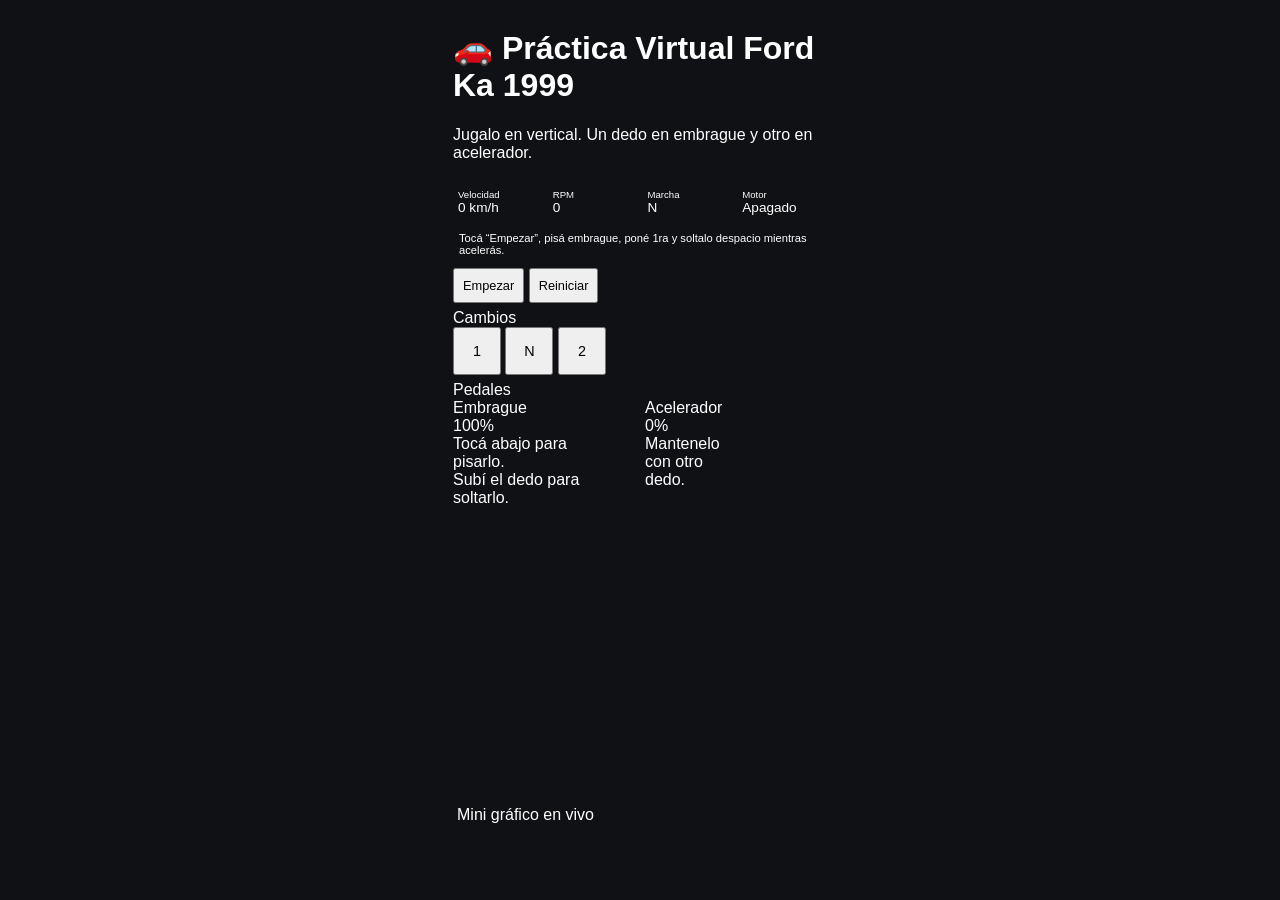
==== commit fc4964f7: "cambio css2" ====
--- a/practica.html
+++ b/practica.html
@@ -23,257 +23,95 @@
     }
 
     .app {
-      width: 100%;
-      max-width: 390px;
-      min-height: 100vh;
-      display: flex;
-      flex-direction: column;
-      padding: 8px;
-      gap: 8px;
-      background:
-        linear-gradient(180deg, #141821 0%, #0f1115 100%);
-    }
-
-    .topbar {
-      text-align: center;
-      padding: 8px 8px 0;
-    }
-
-    .topbar h1 {
-      margin: 0;
-      font-size: 1.2rem;
-    }
-
-    .topbar p {
-      margin: 4px 0 0;
-      font-size: 0.88rem;
-      color: #b9c0cc;
-    }
-
-    .dashboard {
+  width: 100%;
+  max-width: 390px;
+  height: 100vh;
+  padding: 8px;
+  display: grid;
+  grid-template-rows:
+    auto   /* titulo */
+    auto   /* dashboard */
+    auto   /* status */
+    auto   /* botones */
+    auto   /* cambios */
+    1fr    /* pedales */
+    90px;  /* grafico abajo */
+  gap: 6px;
+}
+
+/* TABLERO COMPACTO */
+.dashboard {
   display: grid;
   grid-template-columns: repeat(4, 1fr);
-  gap: 6px;
+  gap: 5px;
 }
 
 .card {
-  background: #1a1f2a;
-  border: 1px solid #2a3140;
-  border-radius: 10px;
-  padding: 6px 4px;
-  text-align: center;
+  padding: 5px;
+  border-radius: 8px;
 }
 
 .label {
-  font-size: 0.62rem;
-  color: #9eabc0;
-  margin-bottom: 2px;
+  font-size: 0.6rem;
 }
 
 .value {
-  font-size: 0.92rem;
-  font-weight: bold;
-}
-
-    .status {
-  min-height: 40px;
-  font-size: 0.78rem;
-  line-height: 1.2;
-  padding: 8px 10px;
-  background: #1a1f2a;
-  border: 1px solid #2a3140;
-  border-radius: 12px;
-  text-align: center;
-  display: flex;
-  align-items: center;
-  justify-content: center;
-}
-
-    .actions {
-      display: flex;
-      gap: 8px;
-    }
-
-    .btn {
-      flex: 1;
-      border: none;
-      border-radius: 999px;
-      padding: 12px 14px;
-      font-weight: bold;
-      font-size: 0.95rem;
-      color: #fff;
-      cursor: pointer;
-      touch-action: manipulation;
-    }
-
-    .btn-start { background: #27ae60; }
-    .btn-reset { background: #56606f; }
-
-    .gear-panel {
-  background: #1a1f2a;
-  border: 1px solid #2a3140;
-  border-radius: 14px;
+  font-size: 0.85rem;
+}
+
+/* STATUS CHICO */
+.status {
+  min-height: 36px;
+  font-size: 0.7rem;
+  padding: 6px;
+}
+
+/* BOTONES */
+.actions .btn {
   padding: 8px;
-}
-
-.gear-title {
-  text-align: center;
   font-size: 0.8rem;
-  color: #b7c0cf;
-  margin-bottom: 6px;
-}
-
+}
+
+/* CAMBIOS CHICOS */
 .gear-grid.small {
-  display: grid;
-  grid-template-columns: repeat(3, 56px);
-  justify-content: center;
-  gap: 10px;
+  grid-template-columns: repeat(3, 48px);
+  gap: 8px;
 }
 
 .gear-btn {
-  width: 56px;
-  height: 56px;
-  border-radius: 50%;
-  border: none;
-  background: #3b4557;
-  color: #fff;
-  font-size: 1rem;
-  font-weight: bold;
-}
-
-.gear-btn.active {
-  background: #e74c3c;
-}
-
-    .pedals-section {
-      background: #161b24;
-      border: 1px solid #2a3140;
-      border-radius: 18px;
-      padding: 12px;
-    }
-
-    .pedals-title {
-      text-align: center;
-      margin-bottom: 10px;
-      color: #c3c9d4;
-      font-size: 0.9rem;
-    }
-
-    .pedals-row {
+  width: 48px;
+  height: 48px;
+  font-size: 0.9rem;
+}
+
+/* PEDALES MÁS CHICOS */
+.pedals-row {
   display: grid;
   grid-template-columns: 1fr 1fr;
   gap: 10px;
-  min-height: 0;
+}
+
+.pedal-zone {
+  height: 170px;
+}
+
+.pedal-shell {
+  width: 70%;
   height: 100%;
-}
-
-.pedal-wrap {
-  display: flex;
-  flex-direction: column;
-  align-items: center;
-  gap: 6px;
-  min-height: 0;
-}
-
-.pedal-name {
-  font-size: 0.82rem;
-  font-weight: bold;
-}
-
-.pedal-value {
-  font-size: 0.75rem;
-  color: #95a2b8;
-}
-
-.pedal-zone {
-  width: 100%;
-  height: 100%;
-  min-height: 220px;
-  touch-action: none;
-  display: flex;
-  align-items: flex-end;
-  justify-content: center;
-}
-
-.pedal-shell {
-  width: 78%;
-  height: 100%;
-  border-radius: 18px 18px 26px 26px;
-  position: relative;
-  overflow: hidden;
-  background: linear-gradient(180deg, #4a5568 0%, #2e3642 100%);
-  border: 2px solid #6f7b8d;
+  border-radius: 14px 14px 20px 20px;
 }
 
 .pedal-shell.accelerator {
-  width: 60%;
-}
-
-    .pedal-grooves {
-      position: absolute;
-      inset: 14px 10px;
-      border-radius: 14px;
-      background:
-        repeating-linear-gradient(
-          180deg,
-          rgba(255,255,255,0.10) 0 4px,
-          rgba(0,0,0,0.0) 4px 18px
-        );
-      opacity: 0.65;
-      pointer-events: none;
-    }
-
-    .pedal-fill {
-      position: absolute;
-      left: 0;
-      right: 0;
-      bottom: 0;
-      height: 0%;
-      background: linear-gradient(180deg, rgba(255,255,255,0.10), rgba(39,174,96,0.9));
-      transition: height 0.03s linear;
-      pointer-events: none;
-    }
-
-    .pedal-fill.clutch {
-      background: linear-gradient(180deg, rgba(255,255,255,0.10), rgba(52,152,219,0.92));
-    }
-
-    .pedal-fill.brake {
-      background: linear-gradient(180deg, rgba(255,255,255,0.10), rgba(241,196,15,0.92));
-    }
-
-    .pedal-hint {
-      position: absolute;
-      bottom: 10px;
-      left: 8px;
-      right: 8px;
-      text-align: center;
-      font-size: 0.72rem;
-      color: rgba(255,255,255,0.82);
-      pointer-events: none;
-      line-height: 1.2;
-    }
-
-    .chart-card {
-  background: #1a1f2a;
-  border: 1px solid #2a3140;
-  border-radius: 14px;
-  padding: 6px;
-}
-
-.chart-title {
-  font-size: 0.78rem;
-  margin-bottom: 4px;
-  text-align: center;
-  color: #b7c0cf;
+  width: 55%;
+}
+
+/* GRÁFICO ABAJO */
+.chart-card {
+  padding: 4px;
 }
 
 canvas {
-  width: 100%;
-  height: 78px;
-  display: block;
-  background: #11161f;
-  border-radius: 10px;
+  height: 70px !important;
 }
   </style>
 </head>
@@ -337,16 +175,7 @@
           </div>
         </div>
 
-        <div class="pedal-wrap">
-          <div class="pedal-name">Freno</div>
-          <div class="pedal-value"><span id="brakeText">0</span>%</div>
-          <div class="pedal-zone" id="brakeZone">
-            <div class="pedal-shell">
-              <div class="pedal-fill brake" id="brakeFill"></div>
-              <div class="pedal-grooves"></div>
-            </div>
-          </div>
-        </div>
+        
 
         <div class="pedal-wrap">
           <div class="pedal-name">Acelerador</div>
@@ -379,11 +208,11 @@
     // clutch: 1 = pisado a fondo, 0 = suelto
     let clutch = 1;
     let throttle = 0;
-    let brake = 0;
+    
 
     let clutchPointerId = null;
     let throttlePointerId = null;
-    let brakePointerId = null;
+    
 
     let lastTime = null;
     let rafId = null;
@@ -513,7 +342,7 @@
 
     bindPedal(clutchZone, 'clutch');
     bindPedal(throttleZone, 'throttle');
-    bindPedal(brakeZone, 'brake');
+    
 
     document.querySelectorAll('.gear-btn').forEach(btn => {
       btn.addEventListener('click', () => {
@@ -646,10 +475,7 @@
         speed += (traction - resistance) * dt * 3.8;
       }
 
-      // freno
-      if (brake > 0) {
-        speed -= brake * 8 * dt;
-      }
+      
 
       // freno motor
       if (inGear && throttle < 0.05 && bite > 0.8) {
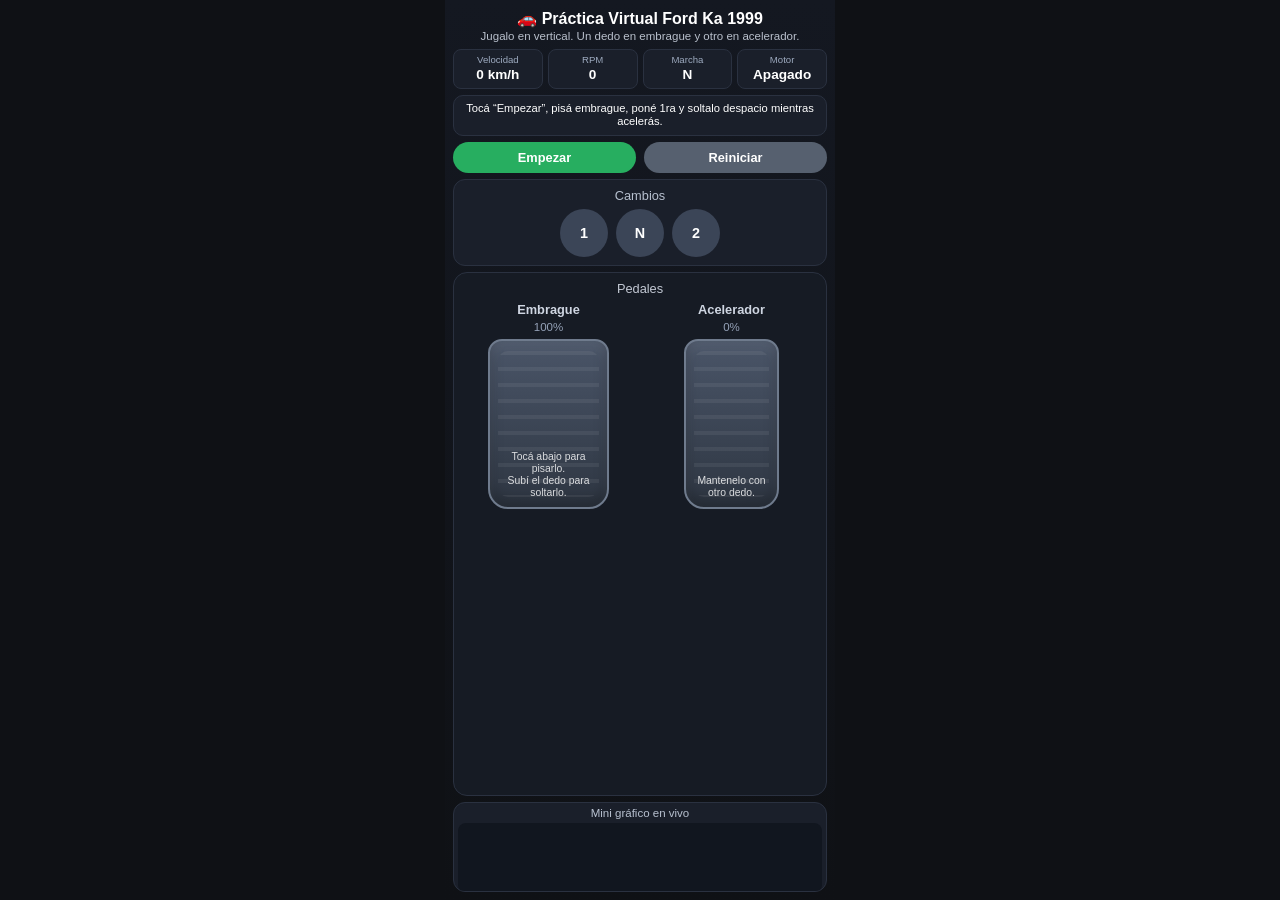
==== commit a16ab85b: "cambio css3" ====
--- a/practica.html
+++ b/practica.html
@@ -4,115 +4,313 @@
   <meta charset="UTF-8" />
   <meta name="viewport" content="width=device-width, initial-scale=1.0, maximum-scale=1.0, user-scalable=no" />
   <title>Práctica Virtual Ford Ka 1999</title>
+
   <style>
-    * { box-sizing: border-box; }
+    * {
+      box-sizing: border-box;
+    }
 
     html, body {
       margin: 0;
       padding: 0;
+      width: 100%;
+      height: 100%;
+      overflow: hidden;
       background: #0f1115;
       color: #fff;
       font-family: Arial, sans-serif;
-      height: 100%;
-      overflow-x: hidden;
     }
 
     body {
       display: flex;
       justify-content: center;
+      align-items: stretch;
     }
 
     .app {
-  width: 100%;
-  max-width: 390px;
-  height: 100vh;
-  padding: 8px;
-  display: grid;
-  grid-template-rows:
-    auto   /* titulo */
-    auto   /* dashboard */
-    auto   /* status */
-    auto   /* botones */
-    auto   /* cambios */
-    1fr    /* pedales */
-    90px;  /* grafico abajo */
-  gap: 6px;
-}
-
-/* TABLERO COMPACTO */
-.dashboard {
-  display: grid;
-  grid-template-columns: repeat(4, 1fr);
-  gap: 5px;
-}
-
-.card {
-  padding: 5px;
-  border-radius: 8px;
-}
-
-.label {
-  font-size: 0.6rem;
-}
-
-.value {
-  font-size: 0.85rem;
-}
-
-/* STATUS CHICO */
-.status {
-  min-height: 36px;
-  font-size: 0.7rem;
-  padding: 6px;
-}
-
-/* BOTONES */
-.actions .btn {
-  padding: 8px;
-  font-size: 0.8rem;
-}
-
-/* CAMBIOS CHICOS */
-.gear-grid.small {
-  grid-template-columns: repeat(3, 48px);
-  gap: 8px;
-}
-
-.gear-btn {
-  width: 48px;
-  height: 48px;
-  font-size: 0.9rem;
-}
-
-/* PEDALES MÁS CHICOS */
-.pedals-row {
-  display: grid;
-  grid-template-columns: 1fr 1fr;
-  gap: 10px;
-}
-
-.pedal-zone {
-  height: 170px;
-}
-
-.pedal-shell {
-  width: 70%;
-  height: 100%;
-  border-radius: 14px 14px 20px 20px;
-}
-
-.pedal-shell.accelerator {
-  width: 55%;
-}
-
-/* GRÁFICO ABAJO */
-.chart-card {
-  padding: 4px;
-}
-
-canvas {
-  height: 70px !important;
-}
+      width: 100%;
+      max-width: 390px;
+      height: 100dvh;
+      padding: 8px;
+      display: grid;
+      grid-template-rows:
+        auto
+        auto
+        auto
+        auto
+        auto
+        1fr
+        90px;
+      gap: 6px;
+      background: linear-gradient(180deg, #141821 0%, #0f1115 100%);
+      overflow: hidden;
+    }
+
+    .topbar {
+      text-align: center;
+      padding-top: 2px;
+    }
+
+    .topbar h1 {
+      margin: 0;
+      font-size: 1rem;
+      line-height: 1.1;
+    }
+
+    .topbar p {
+      margin: 2px 0 0;
+      font-size: 0.72rem;
+      color: #b9c0cc;
+      line-height: 1.2;
+    }
+
+    .dashboard {
+      display: grid;
+      grid-template-columns: repeat(4, 1fr);
+      gap: 5px;
+    }
+
+    .card {
+      background: #1a1f2a;
+      border: 1px solid #2a3140;
+      border-radius: 8px;
+      padding: 5px;
+      text-align: center;
+      min-width: 0;
+    }
+
+    .label {
+      font-size: 0.6rem;
+      color: #9eabc0;
+      margin-bottom: 2px;
+      line-height: 1.1;
+    }
+
+    .value {
+      font-size: 0.85rem;
+      font-weight: bold;
+      line-height: 1.1;
+      word-break: break-word;
+    }
+
+    .status {
+      min-height: 36px;
+      font-size: 0.7rem;
+      padding: 6px 8px;
+      background: #1a1f2a;
+      border: 1px solid #2a3140;
+      border-radius: 10px;
+      display: flex;
+      align-items: center;
+      justify-content: center;
+      text-align: center;
+      line-height: 1.2;
+    }
+
+    .actions {
+      display: flex;
+      gap: 8px;
+    }
+
+    .btn {
+      flex: 1;
+      border: none;
+      border-radius: 999px;
+      padding: 8px;
+      font-size: 0.8rem;
+      font-weight: bold;
+      color: #fff;
+      cursor: pointer;
+      -webkit-tap-highlight-color: transparent;
+      touch-action: manipulation;
+    }
+
+    .btn-start {
+      background: #27ae60;
+    }
+
+    .btn-reset {
+      background: #56606f;
+    }
+
+    .gear-panel {
+      background: #1a1f2a;
+      border: 1px solid #2a3140;
+      border-radius: 12px;
+      padding: 8px;
+    }
+
+    .gear-title {
+      text-align: center;
+      font-size: 0.8rem;
+      color: #b7c0cf;
+      margin-bottom: 6px;
+    }
+
+    .gear-grid.small {
+      display: grid;
+      grid-template-columns: repeat(3, 48px);
+      justify-content: center;
+      gap: 8px;
+    }
+
+    .gear-btn {
+      width: 48px;
+      height: 48px;
+      border-radius: 50%;
+      border: none;
+      background: #3b4557;
+      color: #fff;
+      font-size: 0.9rem;
+      font-weight: bold;
+      cursor: pointer;
+      -webkit-tap-highlight-color: transparent;
+      touch-action: manipulation;
+    }
+
+    .gear-btn.active {
+      background: #e74c3c;
+    }
+
+    .pedals-section {
+      background: #161b24;
+      border: 1px solid #2a3140;
+      border-radius: 14px;
+      padding: 8px;
+      min-height: 0;
+      overflow: hidden;
+    }
+
+    .pedals-title {
+      text-align: center;
+      font-size: 0.8rem;
+      color: #c3c9d4;
+      margin-bottom: 6px;
+    }
+
+    .pedals-row {
+      display: grid;
+      grid-template-columns: 1fr 1fr;
+      gap: 10px;
+      height: calc(100% - 20px);
+      min-height: 0;
+    }
+
+    .pedal-wrap {
+      display: flex;
+      flex-direction: column;
+      align-items: center;
+      gap: 4px;
+      min-height: 0;
+    }
+
+    .pedal-name {
+      font-size: 0.8rem;
+      color: #cfd6e2;
+      font-weight: bold;
+    }
+
+    .pedal-value {
+      font-size: 0.72rem;
+      color: #95a2b8;
+      min-height: 14px;
+    }
+
+    .pedal-zone {
+      width: 100%;
+      height: 170px;
+      position: relative;
+      display: flex;
+      align-items: flex-end;
+      justify-content: center;
+      touch-action: none;
+      user-select: none;
+      -webkit-user-select: none;
+      min-height: 0;
+    }
+
+    .pedal-shell {
+      position: relative;
+      width: 70%;
+      height: 100%;
+      border-radius: 14px 14px 20px 20px;
+      background: linear-gradient(180deg, #4a5568 0%, #2e3642 100%);
+      border: 2px solid #6f7b8d;
+      overflow: hidden;
+      box-shadow:
+        inset 0 8px 12px rgba(255,255,255,0.05),
+        inset 0 -8px 14px rgba(0,0,0,0.22);
+    }
+
+    .pedal-shell.accelerator {
+      width: 55%;
+    }
+
+    .pedal-fill {
+      position: absolute;
+      left: 0;
+      right: 0;
+      bottom: 0;
+      height: 0%;
+      background: linear-gradient(180deg, rgba(255,255,255,0.10), rgba(39,174,96,0.92));
+      transition: height 0.03s linear;
+      pointer-events: none;
+    }
+
+    .pedal-fill.clutch {
+      background: linear-gradient(180deg, rgba(255,255,255,0.10), rgba(52,152,219,0.92));
+    }
+
+    .pedal-grooves {
+      position: absolute;
+      inset: 10px 8px;
+      border-radius: 10px;
+      background:
+        repeating-linear-gradient(
+          180deg,
+          rgba(255,255,255,0.10) 0 4px,
+          rgba(0,0,0,0) 4px 16px
+        );
+      opacity: 0.6;
+      pointer-events: none;
+    }
+
+    .pedal-hint {
+      position: absolute;
+      left: 6px;
+      right: 6px;
+      bottom: 8px;
+      text-align: center;
+      font-size: 0.65rem;
+      line-height: 1.15;
+      color: rgba(255,255,255,0.82);
+      pointer-events: none;
+    }
+
+    .chart-card {
+      background: #1a1f2a;
+      border: 1px solid #2a3140;
+      border-radius: 12px;
+      padding: 4px;
+      overflow: hidden;
+      min-height: 0;
+    }
+
+    .chart-title {
+      text-align: center;
+      color: #b7c0cf;
+      font-size: 0.72rem;
+      margin-bottom: 3px;
+      line-height: 1.1;
+    }
+
+    canvas {
+      width: 100%;
+      height: 70px !important;
+      display: block;
+      background: #11161f;
+      border-radius: 8px;
+    }
   </style>
 </head>
 <body>
@@ -127,14 +325,17 @@
         <div class="label">Velocidad</div>
         <div class="value"><span id="speed">0</span> km/h</div>
       </div>
+
       <div class="card">
         <div class="label">RPM</div>
         <div class="value"><span id="rpm">0</span></div>
       </div>
+
       <div class="card">
         <div class="label">Marcha</div>
         <div class="value"><span id="gear">N</span></div>
       </div>
+
       <div class="card">
         <div class="label">Motor</div>
         <div class="value"><span id="engineState">Apagado</span></div>
@@ -151,13 +352,13 @@
     </div>
 
     <div class="gear-panel">
-  <div class="gear-title">Cambios</div>
-  <div class="gear-grid small">
-    <button class="gear-btn" data-gear="1">1</button>
-    <button class="gear-btn" data-gear="N">N</button>
-    <button class="gear-btn" data-gear="2">2</button>
-  </div>
-</div>
+      <div class="gear-title">Cambios</div>
+      <div class="gear-grid small">
+        <button class="gear-btn" data-gear="1">1</button>
+        <button class="gear-btn" data-gear="N">N</button>
+        <button class="gear-btn" data-gear="2">2</button>
+      </div>
+    </div>
 
     <div class="pedals-section">
       <div class="pedals-title">Pedales</div>
@@ -170,12 +371,13 @@
             <div class="pedal-shell">
               <div class="pedal-fill clutch" id="clutchFill"></div>
               <div class="pedal-grooves"></div>
-              <div class="pedal-hint">Tocá abajo para pisarlo.<br>Subí el dedo para soltarlo.</div>
+              <div class="pedal-hint">
+                Tocá abajo para pisarlo.<br>
+                Subí el dedo para soltarlo.
+              </div>
             </div>
           </div>
         </div>
-
-        
 
         <div class="pedal-wrap">
           <div class="pedal-name">Acelerador</div>
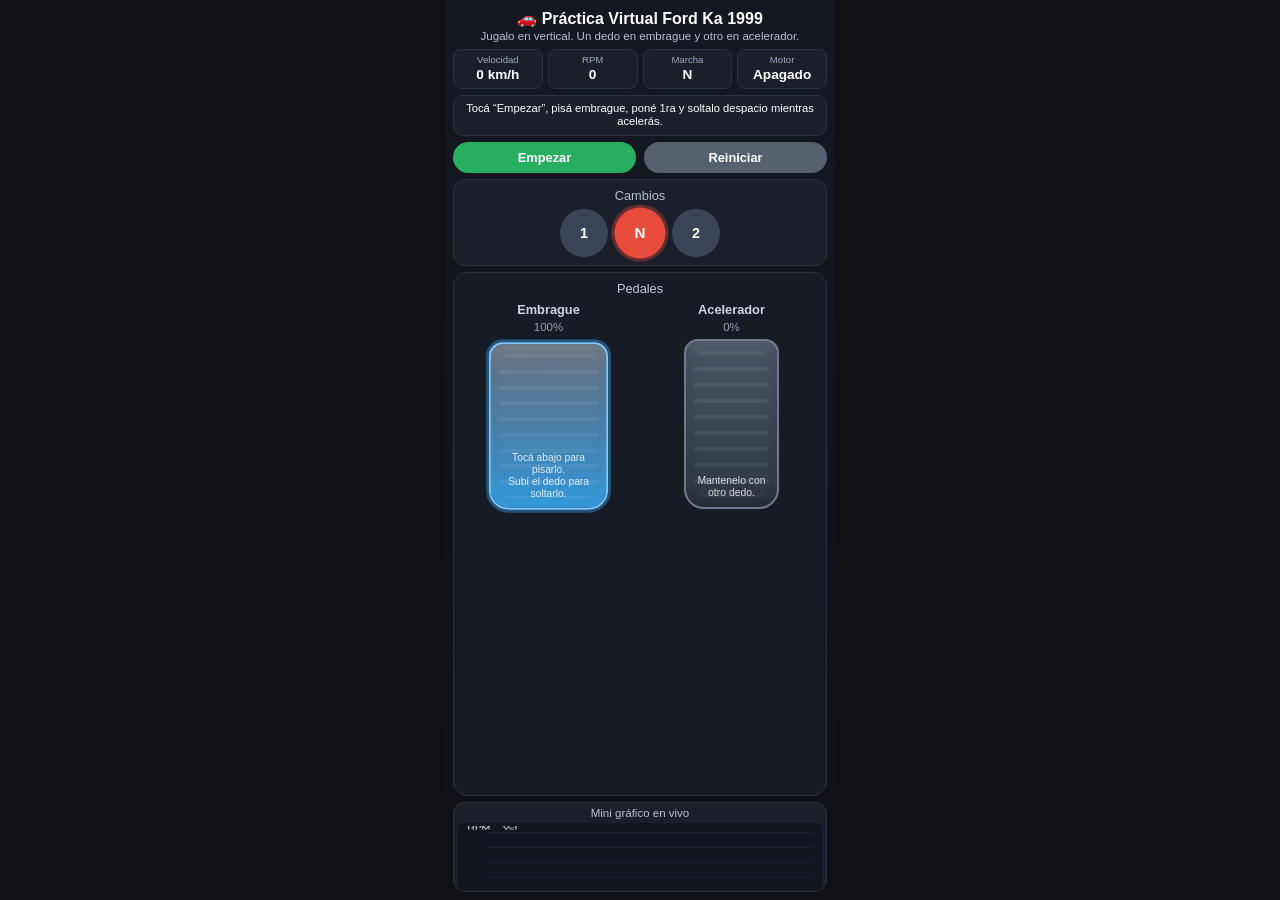
==== commit ac1ec4e0: "css5" ====
--- a/practica.html
+++ b/practica.html
@@ -400,385 +400,411 @@
   </div>
 
   <script>
-    let speed = 0;
-    let rpm = 0;
-    let gear = 'N';
-    let engineOn = false;
-    let running = false;
-    let distance = 0;
-
-    // clutch: 1 = pisado a fondo, 0 = suelto
-    let clutch = 1;
-    let throttle = 0;
-    
-
-    let clutchPointerId = null;
-    let throttlePointerId = null;
-    
-
-    let lastTime = null;
-    let rafId = null;
-
-    const gearRatios = {
-      N: 0,
-      1: 3.6,
-      2: 2.1,
-      3: 1.45,
-      4: 1.05,
-      5: 0.85
-    };
-
-    const speedEl = document.getElementById('speed');
-    const rpmEl = document.getElementById('rpm');
-    const gearEl = document.getElementById('gear');
-    const engineStateEl = document.getElementById('engineState');
-    const statusEl = document.getElementById('status');
-
-    const clutchText = document.getElementById('clutchText');
-    const throttleText = document.getElementById('throttleText');
-    const brakeText = document.getElementById('brakeText');
-
-    const clutchFill = document.getElementById('clutchFill');
-    const throttleFill = document.getElementById('throttleFill');
-    const brakeFill = document.getElementById('brakeFill');
-
-    const clutchZone = document.getElementById('clutchZone');
-    const throttleZone = document.getElementById('throttleZone');
-    const brakeZone = document.getElementById('brakeZone');
-
-    const startBtn = document.getElementById('startBtn');
-    const resetBtn = document.getElementById('resetBtn');
-
-    const chart = document.getElementById('chart');
-    const ctx = chart.getContext('2d');
-
-    const rpmHistory = [];
-    const speedHistory = [];
-    const maxPoints = 90;
-
-    function setStatus(text) {
-      statusEl.textContent = text;
-    }
-
-    function updateUI() {
-      speedEl.textContent = Math.round(speed);
-      rpmEl.textContent = Math.round(rpm);
-      gearEl.textContent = gear;
-      engineStateEl.textContent = engineOn ? 'Encendido' : 'Apagado';
-
-      clutchText.textContent = Math.round(clutch * 100);
-      throttleText.textContent = Math.round(throttle * 100);
-      brakeText.textContent = Math.round(brake * 100);
-
-      clutchFill.style.height = `${clutch * 100}%`;
-      throttleFill.style.height = `${throttle * 100}%`;
-      brakeFill.style.height = `${brake * 100}%`;
-    }
-
-    function getBottomPressure(zone, clientY) {
-      const rect = zone.getBoundingClientRect();
-      let pressure = (rect.bottom - clientY) / rect.height;
-      pressure = Math.max(0, Math.min(1, pressure));
-      return 1 - pressure;
-    }
-
-    function bindPedal(zone, type) {
-      zone.addEventListener('pointerdown', (e) => {
-        zone.setPointerCapture(e.pointerId);
-        const val = getBottomPressure(zone, e.clientY);
-
-        if (type === 'clutch') {
-          clutchPointerId = e.pointerId;
-          clutch = val;
-        } else if (type === 'throttle') {
-          throttlePointerId = e.pointerId;
-          throttle = val;
-        } else if (type === 'brake') {
-          brakePointerId = e.pointerId;
-          brake = val;
-        }
-
-        updateUI();
-      });
-
-      zone.addEventListener('pointermove', (e) => {
-        const val = getBottomPressure(zone, e.clientY);
-
-        if (type === 'clutch' && e.pointerId === clutchPointerId) {
-          clutch = val;
-        } else if (type === 'throttle' && e.pointerId === throttlePointerId) {
-          throttle = val;
-        } else if (type === 'brake' && e.pointerId === brakePointerId) {
-          brake = val;
-        }
-
-        updateUI();
-      });
-
-      zone.addEventListener('pointerup', (e) => {
-        if (type === 'clutch' && e.pointerId === clutchPointerId) clutchPointerId = null;
-        if (type === 'throttle' && e.pointerId === throttlePointerId) {
-          throttlePointerId = null;
-          throttle = 0;
-        }
-        if (type === 'brake' && e.pointerId === brakePointerId) {
-          brakePointerId = null;
-          brake = 0;
-        }
-        updateUI();
-      });
-
-      zone.addEventListener('pointercancel', (e) => {
-        if (type === 'clutch' && e.pointerId === clutchPointerId) clutchPointerId = null;
-        if (type === 'throttle' && e.pointerId === throttlePointerId) {
-          throttlePointerId = null;
-          throttle = 0;
-        }
-        if (type === 'brake' && e.pointerId === brakePointerId) {
-          brakePointerId = null;
-          brake = 0;
-        }
-        updateUI();
-      });
-    }
-
-    bindPedal(clutchZone, 'clutch');
-    bindPedal(throttleZone, 'throttle');
-    
-
+  let speed = 0;
+  let rpm = 0;
+  let gear = 'N';
+  let engineOn = false;
+  let running = false;
+  let distance = 0;
+
+  // clutch: 1 = pisado a fondo, 0 = suelto
+  let clutch = 1;
+  let throttle = 0;
+
+  let clutchPointerId = null;
+  let throttlePointerId = null;
+
+  let lastTime = null;
+  let rafId = null;
+
+  let secondGearRequested = false;
+  let secondGearCompleted = false;
+  let gameCompleted = false;
+
+  const gearRatios = {
+    N: 0,
+    1: 3.6,
+    2: 2.1
+  };
+
+  const speedEl = document.getElementById('speed');
+  const rpmEl = document.getElementById('rpm');
+  const gearEl = document.getElementById('gear');
+  const engineStateEl = document.getElementById('engineState');
+  const statusEl = document.getElementById('status');
+
+  const clutchText = document.getElementById('clutchText');
+  const throttleText = document.getElementById('throttleText');
+
+  const clutchFill = document.getElementById('clutchFill');
+  const throttleFill = document.getElementById('throttleFill');
+
+  const clutchZone = document.getElementById('clutchZone');
+  const throttleZone = document.getElementById('throttleZone');
+
+  const clutchShell = clutchZone.querySelector('.pedal-shell');
+  const throttleShell = throttleZone.querySelector('.pedal-shell');
+
+  const startBtn = document.getElementById('startBtn');
+  const resetBtn = document.getElementById('resetBtn');
+
+  const chart = document.getElementById('chart');
+  const ctx = chart.getContext('2d');
+
+  const rpmHistory = [];
+  const speedHistory = [];
+  const maxPoints = 90;
+
+  function setStatus(text) {
+    statusEl.textContent = text;
+  }
+
+  function paintPedal(shell, fill, value, active, type) {
+    const percent = Math.round(value * 100);
+    fill.style.height = `${percent}%`;
+
+    if (type === 'clutch') {
+      fill.style.background = active
+        ? 'linear-gradient(180deg, rgba(255,255,255,0.18), rgba(52,152,219,1))'
+        : 'linear-gradient(180deg, rgba(255,255,255,0.10), rgba(52,152,219,0.92))';
+      shell.style.boxShadow = active
+        ? '0 0 0 3px rgba(52,152,219,0.45), inset 0 8px 12px rgba(255,255,255,0.08), inset 0 -8px 14px rgba(0,0,0,0.22)'
+        : 'inset 0 8px 12px rgba(255,255,255,0.05), inset 0 -8px 14px rgba(0,0,0,0.22)';
+      shell.style.borderColor = active ? '#7fc8ff' : '#6f7b8d';
+      shell.style.transform = active ? 'translateY(2px) scale(0.985)' : 'translateY(0) scale(1)';
+    } else {
+      fill.style.background = active
+        ? 'linear-gradient(180deg, rgba(255,255,255,0.18), rgba(39,174,96,1))'
+        : 'linear-gradient(180deg, rgba(255,255,255,0.10), rgba(39,174,96,0.92))';
+      shell.style.boxShadow = active
+        ? '0 0 0 3px rgba(39,174,96,0.42), inset 0 8px 12px rgba(255,255,255,0.08), inset 0 -8px 14px rgba(0,0,0,0.22)'
+        : 'inset 0 8px 12px rgba(255,255,255,0.05), inset 0 -8px 14px rgba(0,0,0,0.22)';
+      shell.style.borderColor = active ? '#7ef0a9' : '#6f7b8d';
+      shell.style.transform = active ? 'translateY(2px) scale(0.985)' : 'translateY(0) scale(1)';
+    }
+  }
+
+  function updateGearButtons() {
     document.querySelectorAll('.gear-btn').forEach(btn => {
-      btn.addEventListener('click', () => {
-        if (!engineOn) {
-          setStatus('Primero apretá Empezar.');
-          return;
-        }
-
-        if (clutch < 0.65) {
-          setStatus('Para cambiar de marcha tenés que pisar más el embrague.');
-          return;
-        }
-
-        document.querySelectorAll('.gear-btn').forEach(b => b.classList.remove('active'));
-        btn.classList.add('active');
-
-        gear = btn.dataset.gear;
-        updateUI();
-
-        if (gear === '1') {
-          setStatus('Primera puesta. Acelerá un poco y soltá el embrague despacio.');
-        } else if (gear === '2') {
-          setStatus('Segunda puesta. Soltá embrague suave y acompañá con acelerador.');
-        } else {
-          setStatus(`Marcha ${gear} puesta.`);
-        }
-      });
+      const isActive = btn.dataset.gear === gear;
+      btn.classList.toggle('active', isActive);
+      btn.style.boxShadow = isActive
+        ? '0 0 0 3px rgba(231,76,60,0.35)'
+        : 'none';
+      btn.style.transform = isActive ? 'scale(1.06)' : 'scale(1)';
     });
-
-    startBtn.addEventListener('click', () => {
-      if (running) return;
-
-      engineOn = true;
-      running = true;
-      rpm = 900;
-      lastTime = null;
-      setStatus('Motor encendido. Pisá embrague, poné 1ra y soltalo suave mientras acelerás.');
+  }
+
+  function updateUI() {
+    speedEl.textContent = Math.round(speed);
+    rpmEl.textContent = Math.round(rpm);
+    gearEl.textContent = gear;
+    engineStateEl.textContent = engineOn ? 'Encendido' : 'Apagado';
+
+    clutchText.textContent = Math.round(clutch * 100);
+    throttleText.textContent = Math.round(throttle * 100);
+
+    paintPedal(clutchShell, clutchFill, clutch, clutchPointerId !== null || clutch > 0.12, 'clutch');
+    paintPedal(throttleShell, throttleFill, throttle, throttlePointerId !== null || throttle > 0.05, 'throttle');
+
+    updateGearButtons();
+  }
+
+  function getBottomPressure(zone, clientY) {
+    const rect = zone.getBoundingClientRect();
+    let pressure = (rect.bottom - clientY) / rect.height;
+    pressure = Math.max(0, Math.min(1, pressure));
+    return 1 - pressure;
+  }
+
+  function bindPedal(zone, type) {
+    zone.addEventListener('pointerdown', (e) => {
+      zone.setPointerCapture(e.pointerId);
+      const val = getBottomPressure(zone, e.clientY);
+
+      if (type === 'clutch') {
+        clutchPointerId = e.pointerId;
+        clutch = val;
+      } else if (type === 'throttle') {
+        throttlePointerId = e.pointerId;
+        throttle = val;
+      }
+
       updateUI();
-      rafId = requestAnimationFrame(loop);
     });
 
-    resetBtn.addEventListener('click', resetGame);
-
-    function resetGame() {
-      engineOn = false;
-      running = false;
-      speed = 0;
-      rpm = 0;
-      gear = 'N';
-      distance = 0;
-
-      clutch = 1;
-      throttle = 0;
-      brake = 0;
-
-      clutchPointerId = null;
-      throttlePointerId = null;
-      brakePointerId = null;
-
-      rpmHistory.length = 0;
-      speedHistory.length = 0;
-
-      document.querySelectorAll('.gear-btn').forEach(b => b.classList.remove('active'));
-
-      if (rafId) cancelAnimationFrame(rafId);
-
-      setStatus('Reiniciado. Tocá Empezar.');
+    zone.addEventListener('pointermove', (e) => {
+      const val = getBottomPressure(zone, e.clientY);
+
+      if (type === 'clutch' && e.pointerId === clutchPointerId) {
+        clutch = val;
+      } else if (type === 'throttle' && e.pointerId === throttlePointerId) {
+        throttle = val;
+      }
+
       updateUI();
-      drawChart();
-    }
-
-    function stall(msg) {
-      engineOn = false;
-      running = false;
-      rpm = 0;
-      if (rafId) cancelAnimationFrame(rafId);
-      setStatus(msg);
+    });
+
+    zone.addEventListener('pointerup', (e) => {
+      if (type === 'clutch' && e.pointerId === clutchPointerId) {
+        clutchPointerId = null;
+      }
+
+      if (type === 'throttle' && e.pointerId === throttlePointerId) {
+        throttlePointerId = null;
+        throttle = 0;
+      }
+
       updateUI();
-    }
-
-    function loop(ts) {
-      if (!running) return;
-
-      if (!lastTime) lastTime = ts;
-      const dt = Math.min((ts - lastTime) / 1000, 0.05);
-      lastTime = ts;
-
-      physics(dt);
+    });
+
+    zone.addEventListener('pointercancel', (e) => {
+      if (type === 'clutch' && e.pointerId === clutchPointerId) {
+        clutchPointerId = null;
+      }
+
+      if (type === 'throttle' && e.pointerId === throttlePointerId) {
+        throttlePointerId = null;
+        throttle = 0;
+      }
+
       updateUI();
-      drawChart();
-
-      rafId = requestAnimationFrame(loop);
-    }
-
-    function physics(dt) {
-      if (!engineOn) return;
-
-      const ratio = gearRatios[gear];
-      const inGear = gear !== 'N';
-
-      const engagement = 1 - clutch; // 0 desacoplado, 1 acoplado
-
-      let bite = 0;
-      if (engagement < 0.2) bite = 0;
-      else if (engagement < 0.55) bite = (engagement - 0.2) / 0.35;
-      else bite = 1;
-
-      const idle = 900;
-      const freeEngineTarget = idle + throttle * 3200;
-
-      let transmissionTarget = idle;
-      if (inGear && speed > 0.1) {
-        transmissionTarget = 700 + speed * 85 * ratio;
-      }
-
-      if (!inGear) {
-        rpm += (freeEngineTarget - rpm) * 6 * dt;
-        speed -= (0.8 + speed * 0.04) * dt;
-      } else {
-        const coupledTarget = freeEngineTarget * (1 - bite) + transmissionTarget * bite;
-        rpm += (coupledTarget - rpm) * 7 * dt;
-
-        let traction = throttle * bite * (5.8 / ratio);
-        let resistance = 0.32 + speed * 0.035 + (speed * speed) * 0.0022;
-
-        if ((gear === '3' || gear === '4' || gear === '5') && speed < 12) {
-          traction *= 0.4;
-        }
-
-        speed += (traction - resistance) * dt * 3.8;
-      }
-
-      
-
-      // freno motor
-      if (inGear && throttle < 0.05 && bite > 0.8) {
-        speed -= ratio * 0.9 * dt;
-      }
-
-      // soltada mala en primera
-      const firstGearStall =
-        gear === '1' &&
-        speed < 4 &&
-        bite > 0.6 &&
-        throttle < 0.14 &&
-        rpm < 850;
-
-      // segunda metida muy brusca
-      const secondGearStall =
-        gear === '2' &&
-        speed < 9 &&
-        bite > 0.72 &&
-        throttle < 0.10 &&
-        rpm < 820;
-
-      if (firstGearStall) {
-        stall('Se apagó el motor: soltaste el embrague en 1ra sin suficiente aceleración.');
+    });
+  }
+
+  bindPedal(clutchZone, 'clutch');
+  bindPedal(throttleZone, 'throttle');
+
+  document.querySelectorAll('.gear-btn').forEach(btn => {
+    btn.addEventListener('click', () => {
+      if (!engineOn) {
+        setStatus('Primero tocá Empezar.');
         return;
       }
 
-      if (secondGearStall) {
-        stall('Se apagó en 2da: soltaste muy brusco o faltó acelerador.');
+      if (clutch < 0.65) {
+        setStatus('Para cambiar de marcha tenés que pisar más el embrague.');
         return;
       }
 
-      if (rpm > 5600) {
-        setStatus('¡Muchas RPM! Subí de marcha.');
-      } else if (gear === '1' && speed > 0 && speed < 7 && bite > 0.2) {
-        setStatus('Bien. Seguí soltando embrague despacio.');
-      } else if (gear === '2' && speed >= 8) {
-        setStatus('Muy bien, ya va en segunda.');
+      gear = btn.dataset.gear;
+      updateUI();
+
+      if (gear === '1') {
+        setStatus('Primera puesta. Acelerá un poco y soltá el embrague despacio.');
+      } else if (gear === '2') {
+        secondGearCompleted = true;
+        setStatus('¡Segunda puesta! Soltá embrague suave y seguí acelerando.');
+      } else {
+        setStatus('Punto muerto puesto.');
       }
-
-      rpm = Math.max(0, Math.min(rpm, 6500));
-      speed = Math.max(0, Math.min(speed, 140));
-      distance += speed * dt / 1000;
-
-      rpmHistory.push(rpm);
-      speedHistory.push(speed);
-      if (rpmHistory.length > maxPoints) rpmHistory.shift();
-      if (speedHistory.length > maxPoints) speedHistory.shift();
-    }
-
-    function drawChart() {
-      const w = chart.width;
-      const h = chart.height;
-
-      ctx.clearRect(0, 0, w, h);
-      ctx.fillStyle = '#11161f';
-      ctx.fillRect(0, 0, w, h);
-
-      ctx.strokeStyle = '#243042';
-      ctx.lineWidth = 1;
-
-      for (let i = 0; i < 4; i++) {
-        const y = 20 + i * 32;
-        ctx.beginPath();
-        ctx.moveTo(32, y);
-        ctx.lineTo(w - 10, y);
-        ctx.stroke();
-      }
-
-      // RPM
-      ctx.strokeStyle = '#e74c3c';
-      ctx.lineWidth = 2;
-      ctx.beginPath();
-      rpmHistory.forEach((v, i) => {
-        const x = 32 + i * ((w - 44) / maxPoints);
-        const y = h - 14 - (v / 6500) * (h - 32);
-        if (i === 0) ctx.moveTo(x, y);
-        else ctx.lineTo(x, y);
-      });
-      ctx.stroke();
-
-      // Velocidad
-      ctx.strokeStyle = '#3498db';
-      ctx.lineWidth = 2;
-      ctx.beginPath();
-      speedHistory.forEach((v, i) => {
-        const x = 32 + i * ((w - 44) / maxPoints);
-        const y = h - 14 - (v / 140) * (h - 32);
-        if (i === 0) ctx.moveTo(x, y);
-        else ctx.lineTo(x, y);
-      });
-      ctx.stroke();
-
-      ctx.fillStyle = '#ffffff';
-      ctx.font = '11px Arial';
-      ctx.fillText('RPM', 10, 14);
-      ctx.fillText('Vel', 48, 14);
-    }
-
+    });
+  });
+
+  startBtn.addEventListener('click', () => {
+    if (running) return;
+
+    engineOn = true;
+    running = true;
+    gameCompleted = false;
+    secondGearRequested = false;
+    secondGearCompleted = false;
+    rpm = 900;
+    lastTime = null;
+
+    setStatus('Motor encendido. Pisá embrague, poné 1ra y soltalo suave mientras acelerás.');
+    updateUI();
+    rafId = requestAnimationFrame(loop);
+  });
+
+  resetBtn.addEventListener('click', resetGame);
+
+  function resetGame() {
+    engineOn = false;
+    running = false;
+    speed = 0;
+    rpm = 0;
+    gear = 'N';
+    distance = 0;
+
+    clutch = 1;
+    throttle = 0;
+
+    clutchPointerId = null;
+    throttlePointerId = null;
+
+    secondGearRequested = false;
+    secondGearCompleted = false;
+    gameCompleted = false;
+
+    rpmHistory.length = 0;
+    speedHistory.length = 0;
+
+    if (rafId) cancelAnimationFrame(rafId);
+
+    setStatus('Reiniciado. Tocá Empezar.');
     updateUI();
     drawChart();
-  </script>
+  }
+
+  function stall(msg) {
+    engineOn = false;
+    running = false;
+    rpm = 0;
+    if (rafId) cancelAnimationFrame(rafId);
+    setStatus(msg);
+    updateUI();
+  }
+
+  function loop(ts) {
+    if (!running) return;
+
+    if (!lastTime) lastTime = ts;
+    const dt = Math.min((ts - lastTime) / 1000, 0.05);
+    lastTime = ts;
+
+    physics(dt);
+    updateUI();
+    drawChart();
+
+    rafId = requestAnimationFrame(loop);
+  }
+
+  function physics(dt) {
+    if (!engineOn) return;
+
+    const ratio = gearRatios[gear];
+    const inGear = gear !== 'N';
+
+    const engagement = 1 - clutch;
+
+    let bite = 0;
+    if (engagement < 0.2) bite = 0;
+    else if (engagement < 0.55) bite = (engagement - 0.2) / 0.35;
+    else bite = 1;
+
+    const idle = 900;
+    const freeEngineTarget = idle + throttle * 3200;
+
+    let transmissionTarget = idle;
+    if (inGear && speed > 0.1) {
+      transmissionTarget = 700 + speed * 85 * ratio;
+    }
+
+    if (!inGear) {
+      rpm += (freeEngineTarget - rpm) * 6 * dt;
+      speed -= (0.8 + speed * 0.04) * dt;
+    } else {
+      const coupledTarget = freeEngineTarget * (1 - bite) + transmissionTarget * bite;
+      rpm += (coupledTarget - rpm) * 7 * dt;
+
+      let traction = throttle * bite * (5.8 / ratio);
+      let resistance = 0.32 + speed * 0.035 + (speed * speed) * 0.0022;
+
+      speed += (traction - resistance) * dt * 3.8;
+    }
+
+    if (inGear && throttle < 0.05 && bite > 0.8) {
+      speed -= ratio * 0.9 * dt;
+    }
+
+    const firstGearStall =
+      gear === '1' &&
+      speed < 4 &&
+      bite > 0.6 &&
+      throttle < 0.14 &&
+      rpm < 850;
+
+    const secondGearStall =
+      gear === '2' &&
+      speed < 9 &&
+      bite > 0.72 &&
+      throttle < 0.10 &&
+      rpm < 820;
+
+    if (firstGearStall) {
+      stall('Se apagó el motor: soltaste el embrague en 1ra sin suficiente aceleración.');
+      return;
+    }
+
+    if (secondGearStall) {
+      stall('Se apagó en 2da: soltaste muy brusco o faltó acelerador.');
+      return;
+    }
+
+    if (!secondGearRequested && gear === '1' && speed >= 10) {
+      secondGearRequested = true;
+      setStatus('¡Ahora pisá embrague y pasá a 2da!');
+    } else if (secondGearRequested && !secondGearCompleted && gear === '1') {
+      setStatus('Te está pidiendo 2da. Pisá embrague, tocá 2 y soltá suave.');
+    } else if (secondGearCompleted && gear === '2' && speed >= 12 && !gameCompleted) {
+      gameCompleted = true;
+      setStatus('¡Muy bien! Saliste en 1ra y cambiaste a 2da correctamente 🎉');
+    } else if (!secondGearRequested && gear === '1' && speed > 0 && speed < 10 && bite > 0.2) {
+      setStatus('Bien. Seguí soltando embrague despacio y acelerando.');
+    } else if (rpm > 5600) {
+      setStatus('¡Muchas RPM! Ya te conviene pasar a 2da.');
+    }
+
+    rpm = Math.max(0, Math.min(rpm, 6500));
+    speed = Math.max(0, Math.min(speed, 140));
+    distance += speed * dt / 1000;
+
+    rpmHistory.push(rpm);
+    speedHistory.push(speed);
+    if (rpmHistory.length > maxPoints) rpmHistory.shift();
+    if (speedHistory.length > maxPoints) speedHistory.shift();
+  }
+
+  function drawChart() {
+    const w = chart.width;
+    const h = chart.height;
+
+    ctx.clearRect(0, 0, w, h);
+    ctx.fillStyle = '#11161f';
+    ctx.fillRect(0, 0, w, h);
+
+    ctx.strokeStyle = '#243042';
+    ctx.lineWidth = 1;
+
+    for (let i = 0; i < 4; i++) {
+      const y = 20 + i * 32;
+      ctx.beginPath();
+      ctx.moveTo(32, y);
+      ctx.lineTo(w - 10, y);
+      ctx.stroke();
+    }
+
+    ctx.strokeStyle = '#e74c3c';
+    ctx.lineWidth = 2;
+    ctx.beginPath();
+    rpmHistory.forEach((v, i) => {
+      const x = 32 + i * ((w - 44) / maxPoints);
+      const y = h - 14 - (v / 6500) * (h - 32);
+      if (i === 0) ctx.moveTo(x, y);
+      else ctx.lineTo(x, y);
+    });
+    ctx.stroke();
+
+    ctx.strokeStyle = '#3498db';
+    ctx.lineWidth = 2;
+    ctx.beginPath();
+    speedHistory.forEach((v, i) => {
+      const x = 32 + i * ((w - 44) / maxPoints);
+      const y = h - 14 - (v / 140) * (h - 32);
+      if (i === 0) ctx.moveTo(x, y);
+      else ctx.lineTo(x, y);
+    });
+    ctx.stroke();
+
+    ctx.fillStyle = '#ffffff';
+    ctx.font = '11px Arial';
+    ctx.fillText('RPM', 10, 14);
+    ctx.fillText('Vel', 48, 14);
+  }
+
+  updateUI();
+  drawChart();
+</script>
 </body>
 </html>
